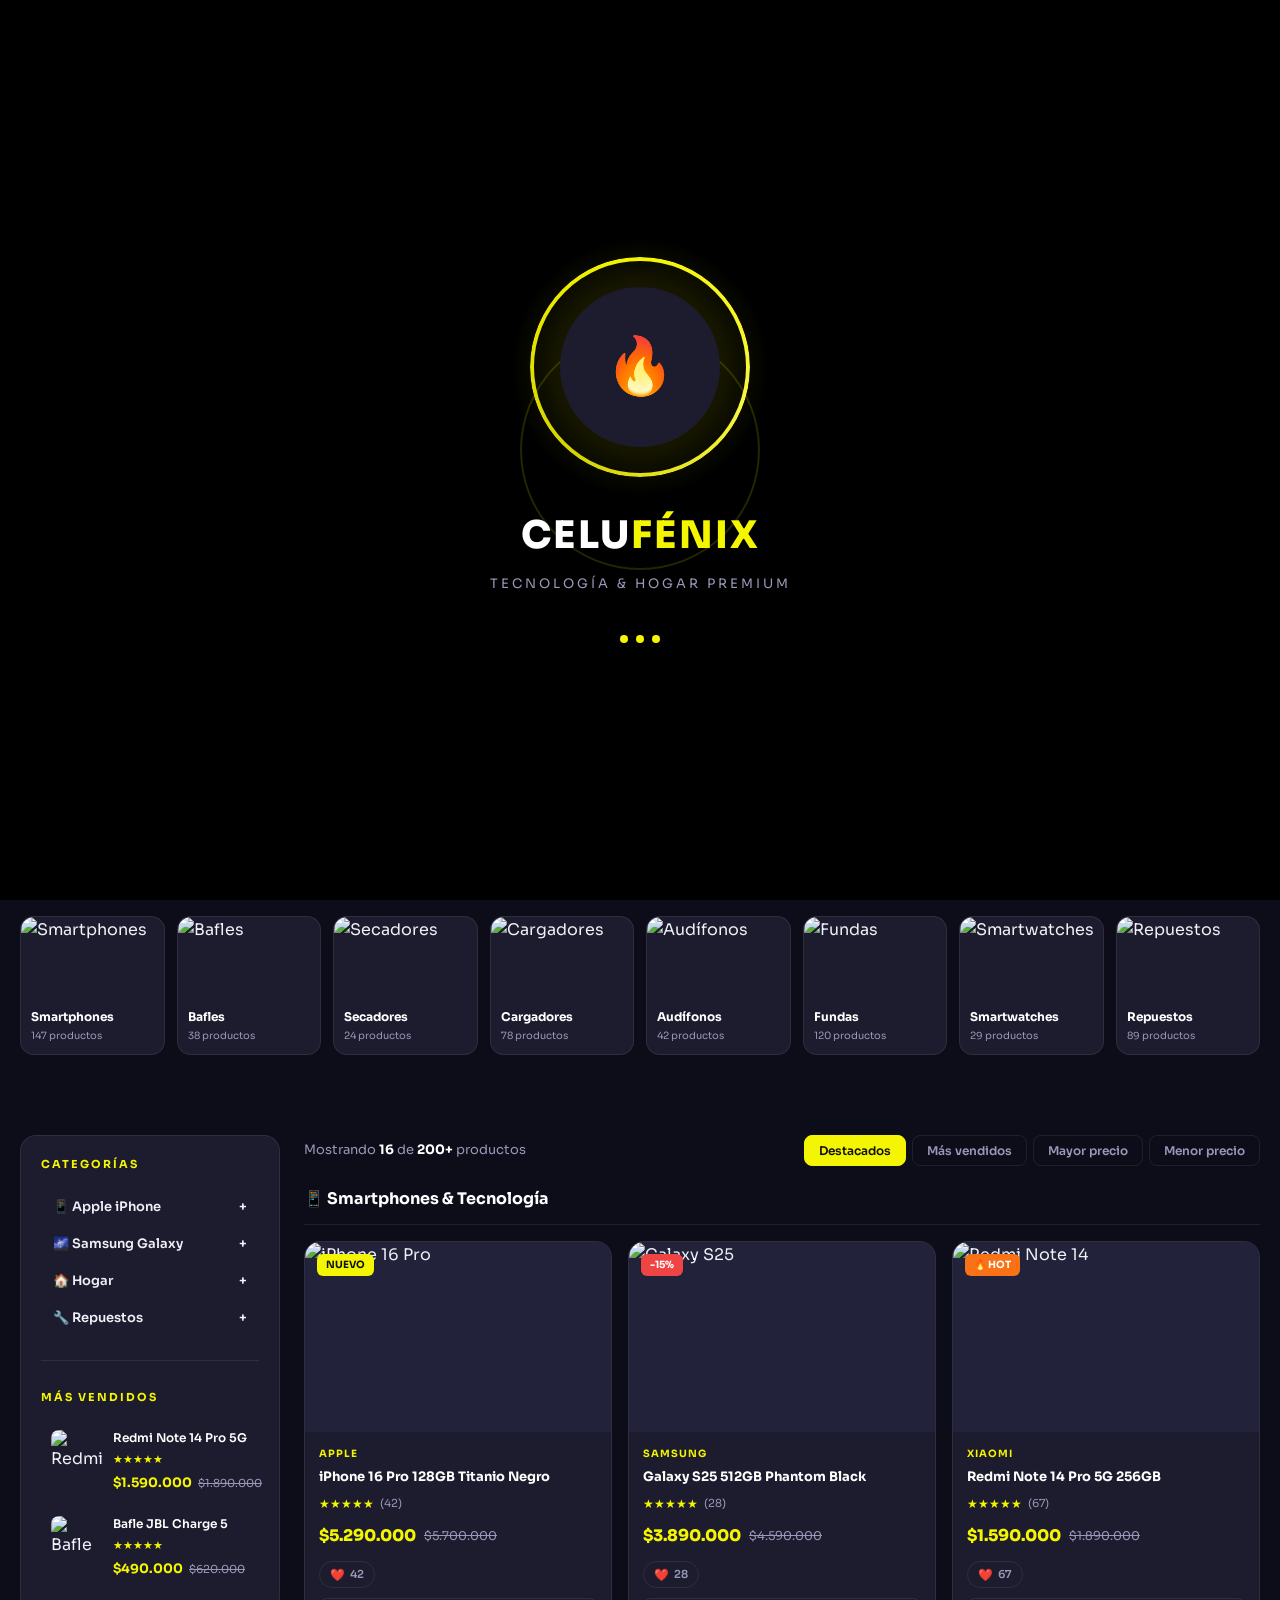
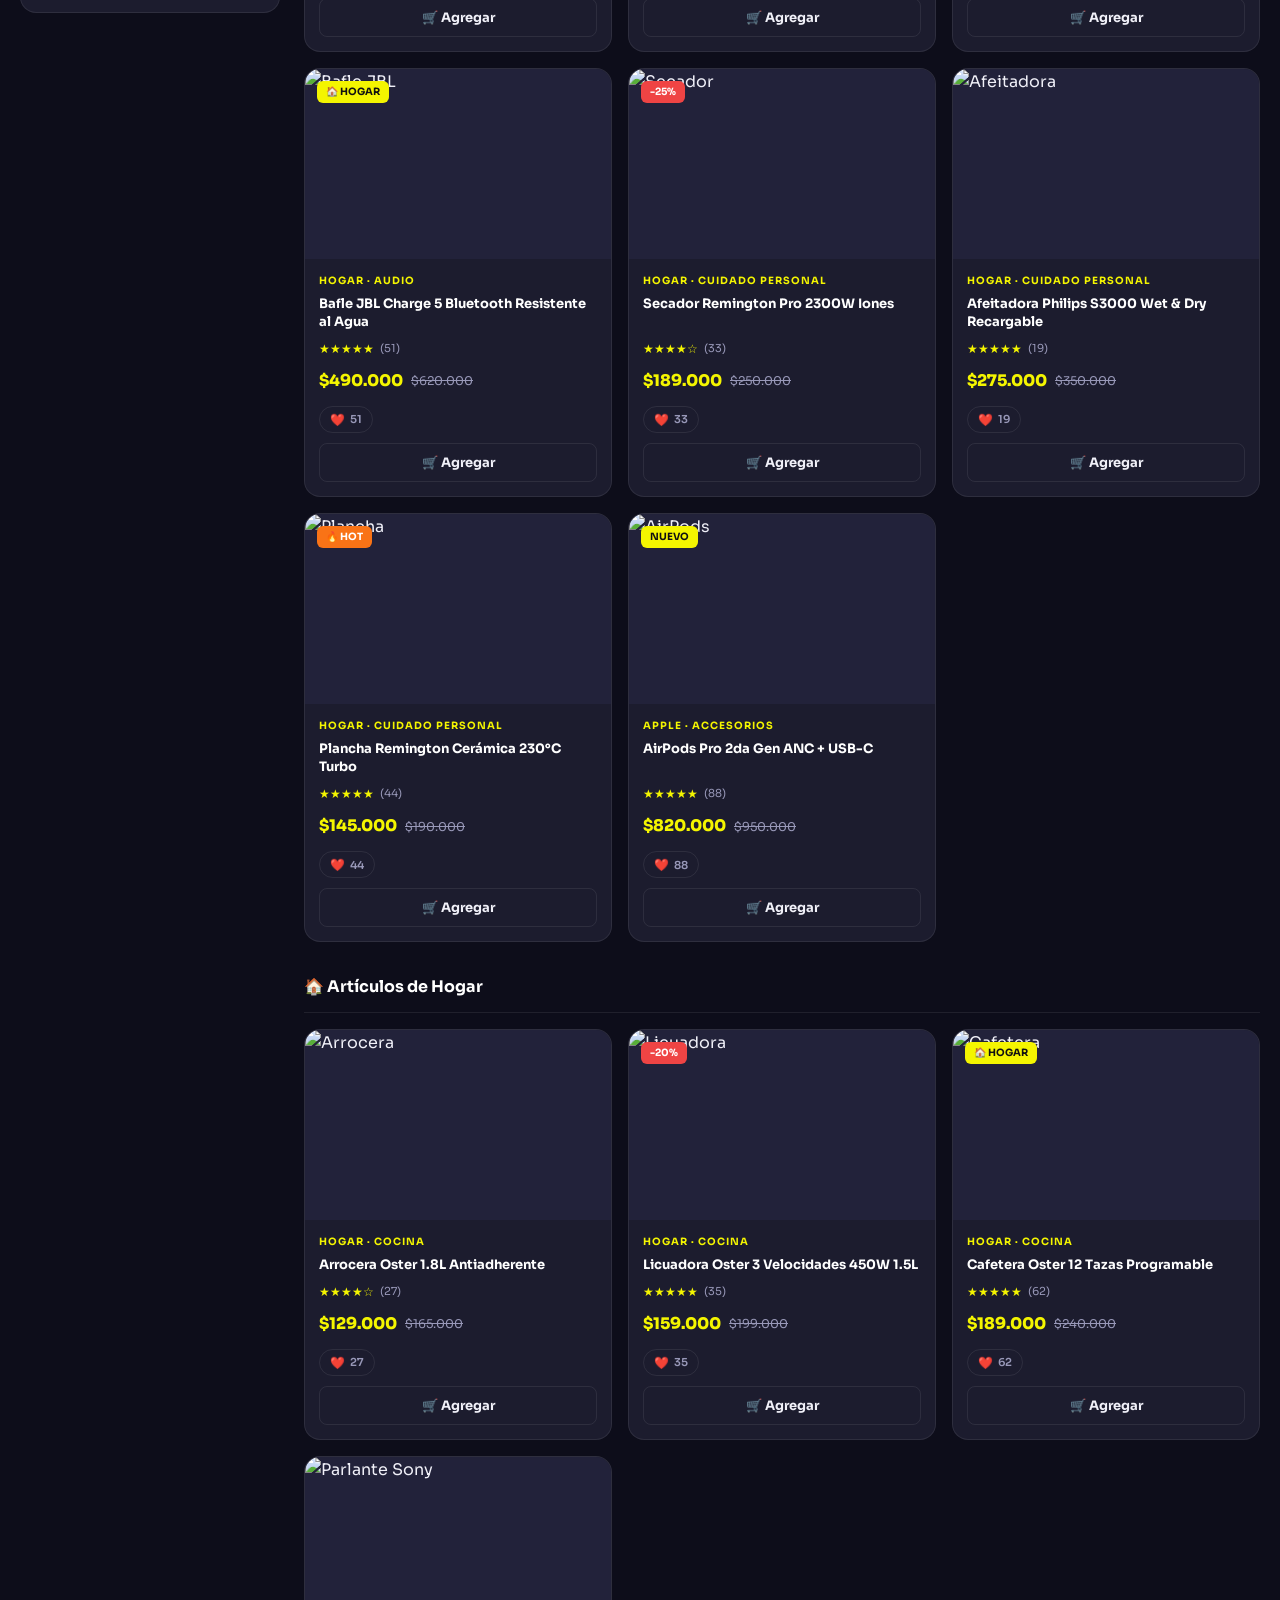
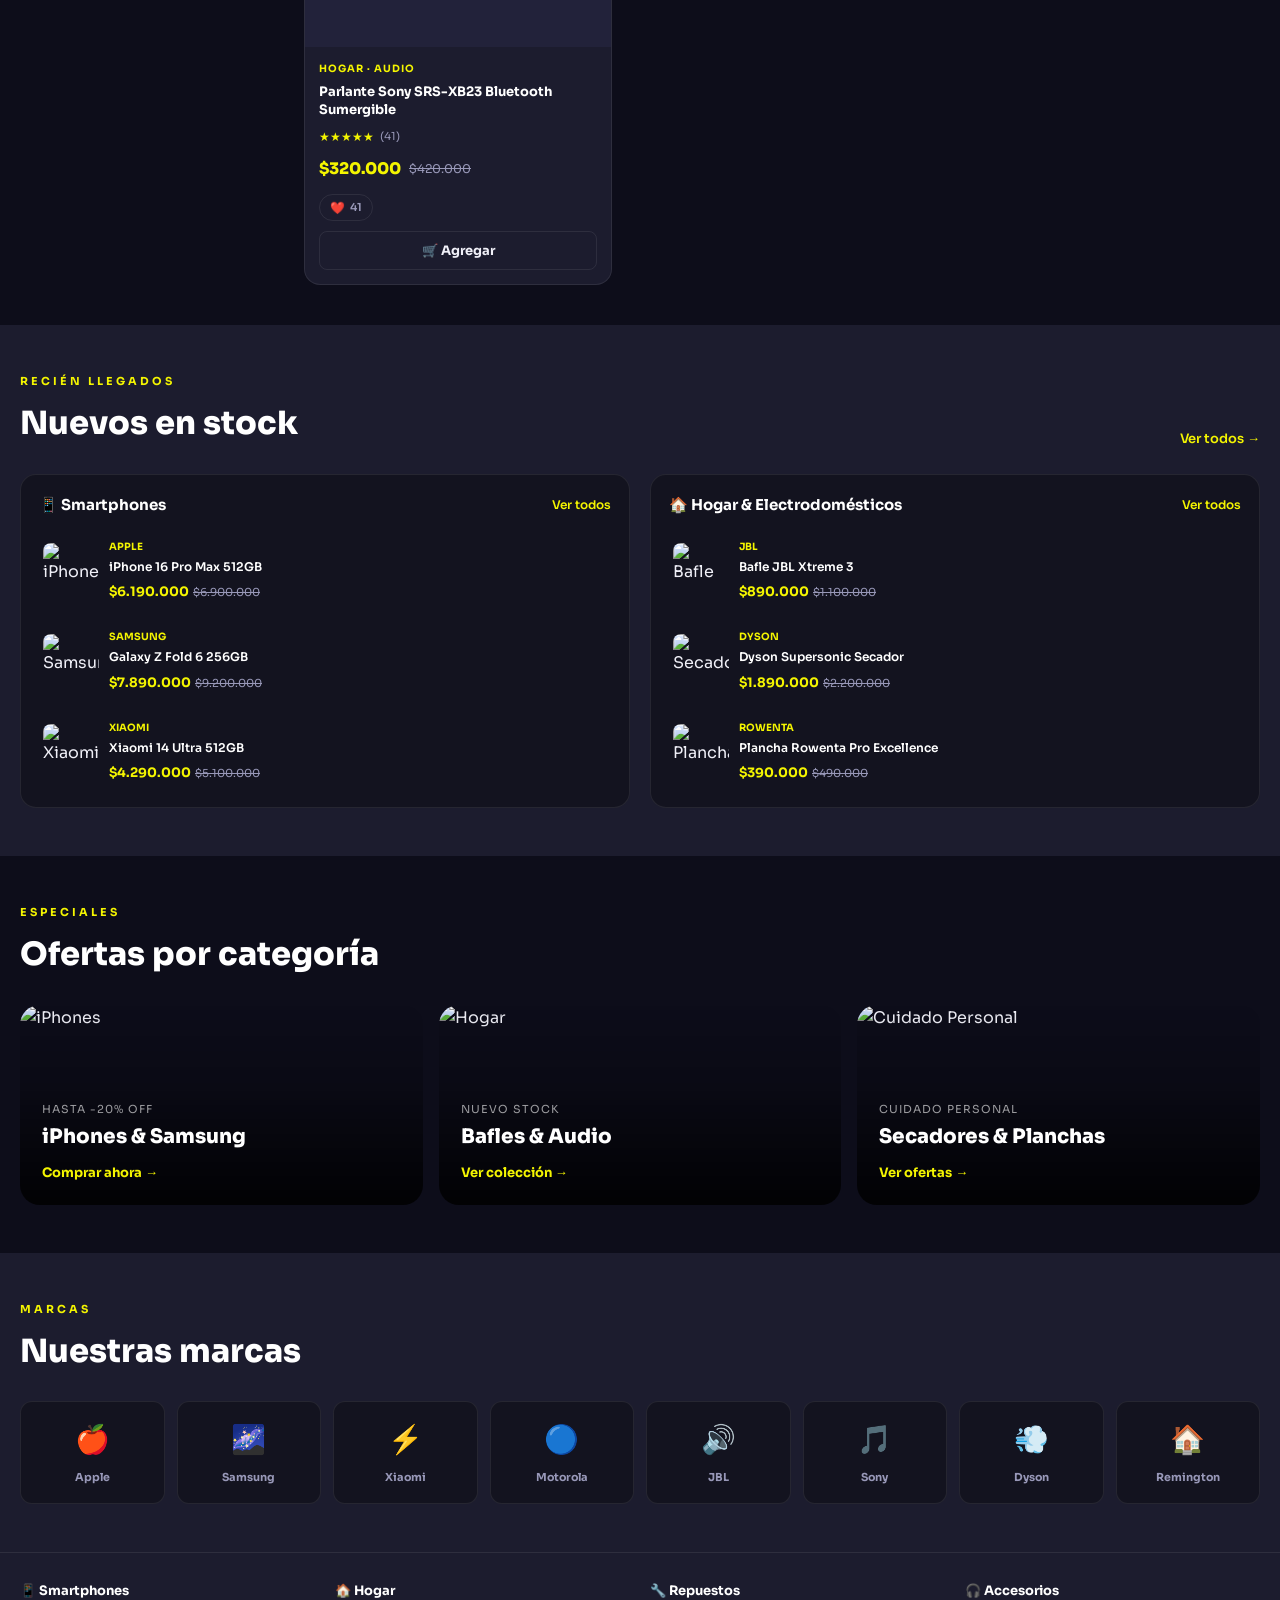
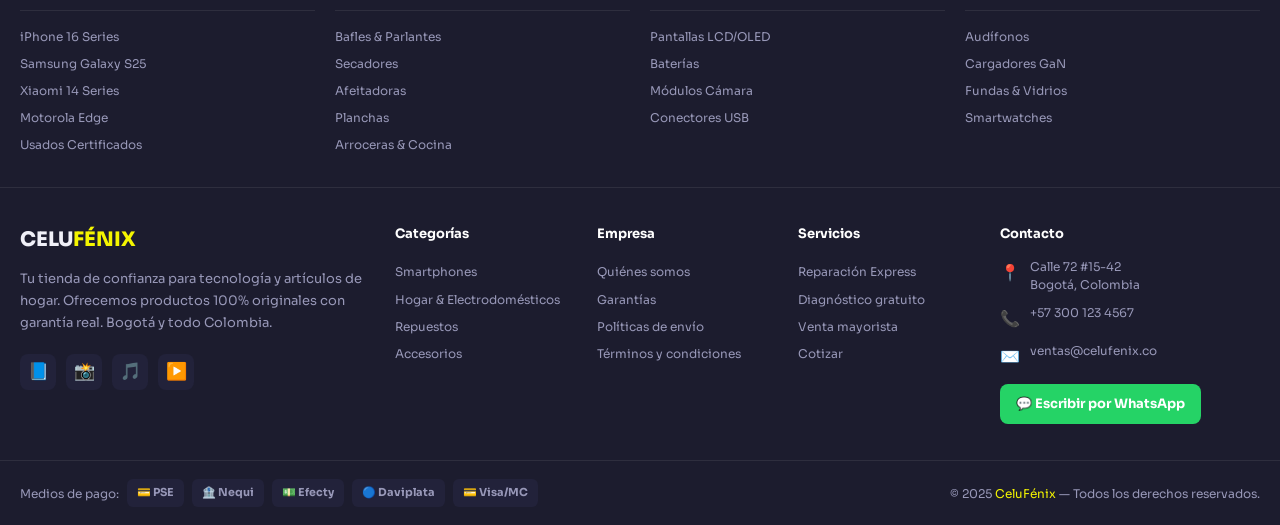
==== index (1).html @ 48facb7d "Add files via upload" ====
<!DOCTYPE html>
<html lang="es">
<head>
  <meta charset="UTF-8">
  <meta name="viewport" content="width=device-width, initial-scale=1.0">
  <title>CeluFénix — Tecnología & Hogar</title>
  <link rel="preconnect" href="https://fonts.googleapis.com">
  <link rel="preconnect" href="https://fonts.gstatic.com" crossorigin>
  <link href="https://fonts.googleapis.com/css2?family=Sora:wght@300;400;500;600;700;800&family=Space+Mono:wght@400;700&display=swap" rel="stylesheet">
  <style>
    :root {
      --primary: #f4f500;
      --primary-dark: #d4d400;
      --primary-light: #f7f840;
      --secondary: #0a0a14;
      --dark: #0d0d1a;
      --dark-2: #13131f;
      --dark-3: #1c1c2e;
      --surface: #22223a;
      --text: #f0f0f8;
      --text-muted: #9898b8;
      --border: rgba(255,255,255,0.08);
      --white: #ffffff;
      --success: #22c55e;
      --warning: #f59e0b;
      --radius: 12px;
      --shadow: 0 8px 32px rgba(0,0,0,0.45);
      --transition: 0.25s cubic-bezier(0.4,0,0.2,1);
    }

    *, *::before, *::after { box-sizing: border-box; margin: 0; padding: 0; }
    html { scroll-behavior: smooth; }
    body {
      font-family: 'Sora', sans-serif;
      background: var(--dark);
      color: var(--text);
      line-height: 1.6;
      overflow-x: hidden;
    }
    a { text-decoration: none; color: inherit; }
    ul { list-style: none; }
    img { max-width: 100%; display: block; object-fit: cover; }
    button { cursor: pointer; border: none; background: none; font-family: inherit; }

    ::-webkit-scrollbar { width: 6px; height: 6px; }
    ::-webkit-scrollbar-track { background: var(--dark-2); }
    ::-webkit-scrollbar-thumb { background: var(--primary); border-radius: 3px; }

    /* ========== INTRO SCREEN ========== */
    #introScreen {
      position: fixed; inset: 0; z-index: 99999;
      background: #000000;
      display: flex; flex-direction: column;
      align-items: center; justify-content: center;
      transition: opacity 0.7s ease, transform 0.7s ease;
    }
    #introScreen.hide {
      opacity: 0; pointer-events: none; transform: scale(1.05);
    }
    .intro-logo-wrap {
      position: relative;
      display: flex; align-items: center; justify-content: center;
      width: 220px; height: 220px;
      animation: introFadeIn 0.8s ease forwards;
    }
    @keyframes introFadeIn {
      from { opacity: 0; transform: scale(0.7); }
      to { opacity: 1; transform: scale(1); }
    }
    .intro-ring {
      position: absolute; inset: 0;
      border-radius: 50%;
      border: 4px solid transparent;
      background: conic-gradient(#f4f500 0%, #f7f840 30%, #d4d400 60%, #f4f500 100%) border-box;
      -webkit-mask: linear-gradient(#fff 0 0) padding-box, linear-gradient(#fff 0 0);
      -webkit-mask-composite: destination-out;
      mask-composite: exclude;
      animation: spinRing 2.5s linear infinite;
    }
    @keyframes spinRing {
      from { transform: rotate(0deg); }
      to { transform: rotate(360deg); }
    }
    .intro-ring-outer {
      position: absolute;
      width: 240px; height: 240px;
      border-radius: 50%;
      border: 2px solid rgba(244,245,0,0.15);
      animation: pulseOuter 2s ease-in-out infinite;
    }
    @keyframes pulseOuter {
      0%, 100% { transform: scale(1); opacity: 0.4; }
      50% { transform: scale(1.05); opacity: 1; }
    }
    .intro-glow {
      position: absolute; inset: -20px;
      border-radius: 50%;
      background: radial-gradient(circle, rgba(244,245,0,0.25) 0%, transparent 70%);
      animation: glowPulse 2s ease-in-out infinite;
    }
    @keyframes glowPulse {
      0%, 100% { opacity: 0.6; }
      50% { opacity: 1; }
    }
    .intro-logo-img {
      width: 160px; height: 160px;
      object-fit: contain; border-radius: 50%;
      position: relative; z-index: 2;
    }
    .intro-logo-fallback {
      width: 160px; height: 160px;
      border-radius: 50%;
      background: var(--dark-3);
      display: flex; align-items: center; justify-content: center;
      font-size: 56px; position: relative; z-index: 2;
    }
    .intro-brand-name {
      margin-top: 28px;
      font-size: clamp(26px, 6vw, 38px);
      font-weight: 800;
      color: var(--white);
      letter-spacing: 2px;
      text-align: center;
      animation: introFadeIn 0.8s ease 0.3s both;
    }
    .intro-brand-name em { color: var(--primary); font-style: normal; }
    .intro-tagline {
      font-size: 13px; color: var(--text-muted);
      margin-top: 8px; letter-spacing: 3px;
      text-transform: uppercase;
      animation: introFadeIn 0.8s ease 0.5s both;
    }
    .intro-dots {
      display: flex; gap: 8px; margin-top: 40px;
      animation: introFadeIn 0.8s ease 0.7s both;
    }
    .intro-dot {
      width: 8px; height: 8px; border-radius: 50%;
      background: var(--primary);
      animation: dotBounce 1.2s ease-in-out infinite;
    }
    .intro-dot:nth-child(2) { animation-delay: 0.2s; }
    .intro-dot:nth-child(3) { animation-delay: 0.4s; }
    @keyframes dotBounce {
      0%, 100% { transform: translateY(0); opacity: 0.4; }
      50% { transform: translateY(-10px); opacity: 1; }
    }

    /* ========== UTILITIES ========== */
    .container { max-width: 1300px; margin: 0 auto; padding: 0 20px; }
    .section-label {
      font-size: 11px; font-weight: 700; letter-spacing: 3px;
      text-transform: uppercase; color: var(--primary); margin-bottom: 8px;
    }
    .section-title { font-size: clamp(22px, 4vw, 32px); font-weight: 800; color: var(--white); }
    .btn {
      display: inline-flex; align-items: center; gap: 8px;
      padding: 12px 24px; border-radius: 8px; font-weight: 600;
      font-size: 14px; transition: var(--transition); cursor: pointer;
    }
    .btn-primary { background: var(--primary); color: #111; }
    .btn-primary:hover { background: var(--primary-dark); transform: translateY(-1px); }
    .btn-outline { background: transparent; color: var(--text); border: 1.5px solid var(--border); }
    .btn-outline:hover { border-color: var(--primary); color: var(--primary); }
    .has-scrollbar { overflow-x: auto; padding-bottom: 8px; }
    .has-scrollbar::-webkit-scrollbar { height: 4px; }

    /* ========== OVERLAY ========== */
    .overlay {
      position: fixed; inset: 0; background: rgba(0,0,0,0.75);
      z-index: 200; opacity: 0; pointer-events: none;
      transition: opacity var(--transition); backdrop-filter: blur(4px);
    }
    .overlay.active { opacity: 1; pointer-events: all; }

    /* ========== TOAST ========== */
    .notification-toast {
      position: fixed; bottom: 24px; left: 24px; z-index: 9999;
      background: var(--dark-3); border: 1px solid var(--border);
      border-left: 4px solid var(--success); border-radius: var(--radius);
      padding: 14px 18px; display: flex; align-items: center; gap: 14px;
      max-width: 320px; width: calc(100vw - 48px); box-shadow: var(--shadow);
      transform: translateX(-120%); transition: transform 0.4s cubic-bezier(0.34,1.56,0.64,1);
    }
    .notification-toast.show { transform: translateX(0); }
    .toast-img { width: 46px; height: 46px; border-radius: 8px; overflow: hidden; flex-shrink: 0; }
    .toast-img img { width: 100%; height: 100%; object-fit: cover; }
    .toast-message { font-size: 11px; color: var(--text-muted); }
    .toast-title { font-size: 13px; font-weight: 700; color: var(--white); margin: 2px 0; }
    .toast-meta { font-size: 11px; color: var(--success); }
    .toast-close { margin-left: auto; color: var(--text-muted); font-size: 18px; flex-shrink: 0; }
    .toast-close:hover { color: var(--white); }

    /* ========== LOGIN MODAL ========== */
    .modal-overlay {
      position: fixed; inset: 0; z-index: 10000; background: rgba(0,0,0,0.8);
      backdrop-filter: blur(6px); display: flex; align-items: center; justify-content: center;
      opacity: 0; pointer-events: none; transition: opacity 0.3s; padding: 16px;
    }
    .modal-overlay.active { opacity: 1; pointer-events: all; }
    .modal-box {
      background: var(--dark-2); border: 1px solid var(--border);
      border-radius: 20px; width: 100%; max-width: 420px; padding: 36px 32px;
      position: relative; transform: scale(0.9);
      transition: transform 0.3s cubic-bezier(0.34,1.56,0.64,1);
    }
    .modal-overlay.active .modal-box { transform: scale(1); }
    .modal-close {
      position: absolute; top: 16px; right: 16px;
      background: var(--surface); color: var(--text-muted);
      width: 32px; height: 32px; border-radius: 50%;
      display: flex; align-items: center; justify-content: center;
      font-size: 18px; transition: var(--transition);
    }
    .modal-close:hover { background: var(--primary); color: #111; }
    .modal-logo { text-align: center; margin-bottom: 28px; }
    .modal-logo .brand { font-size: 26px; font-weight: 800; }
    .modal-logo .brand em { color: var(--primary); font-style: normal; }
    .modal-logo p { font-size: 13px; color: var(--text-muted); margin-top: 4px; }
    .modal-tabs { display: flex; border-radius: 8px; background: var(--surface); padding: 4px; margin-bottom: 28px; }
    .modal-tab {
      flex: 1; padding: 9px; border-radius: 6px; font-size: 13px; font-weight: 600;
      color: var(--text-muted); transition: var(--transition); text-align: center;
    }
    .modal-tab.active { background: var(--primary); color: #111; }
    .modal-form { display: none; flex-direction: column; gap: 14px; }
    .modal-form.active { display: flex; }
    .form-group label { font-size: 12px; font-weight: 600; color: var(--text-muted); margin-bottom: 6px; display: block; }
    .form-group input {
      width: 100%; background: var(--surface); border: 1.5px solid var(--border);
      border-radius: 8px; padding: 12px 14px; color: var(--text);
      font-family: inherit; font-size: 14px; transition: var(--transition);
    }
    .form-group input:focus { outline: none; border-color: var(--primary); }
    .modal-submit {
      width: 100%; padding: 13px; background: var(--primary); color: #111;
      border-radius: 8px; font-weight: 700; font-size: 15px;
      transition: var(--transition); margin-top: 4px;
    }
    .modal-submit:hover { background: var(--primary-dark); }
    .modal-divider { text-align: center; color: var(--text-muted); font-size: 12px; margin: 4px 0; }
    .social-login { display: flex; gap: 10px; }
    .social-btn {
      flex: 1; padding: 10px; border: 1.5px solid var(--border);
      border-radius: 8px; font-size: 13px; font-weight: 600;
      color: var(--text); display: flex; align-items: center;
      justify-content: center; gap: 8px; transition: var(--transition);
    }
    .social-btn:hover { border-color: var(--primary); color: var(--primary); }

    /* ========== CART SIDEBAR ========== */
    .cart-sidebar {
      position: fixed; top: 0; right: -100vw; width: 420px; max-width: 100vw;
      height: 100vh; background: var(--dark-2); border-left: 1px solid var(--border);
      z-index: 10001; display: flex; flex-direction: column;
      transition: right 0.4s cubic-bezier(0.4,0,0.2,1);
      box-shadow: -8px 0 40px rgba(0,0,0,0.5);
    }
    .cart-sidebar.open { right: 0; }
    .cart-header {
      display: flex; align-items: center; justify-content: space-between;
      padding: 20px 24px; border-bottom: 1px solid var(--border);
      flex-shrink: 0;
    }
    .cart-header h2 { font-size: 18px; font-weight: 700; color: var(--white); }
    .cart-header-right { display: flex; align-items: center; gap: 12px; }
    .cart-count-badge {
      background: var(--primary); color: #111; font-size: 12px;
      font-weight: 700; padding: 2px 8px; border-radius: 20px;
    }
    .cart-close { color: var(--text-muted); font-size: 22px; transition: var(--transition); }
    .cart-close:hover { color: var(--white); }
    .cart-items {
      flex: 1; overflow-y: auto; padding: 16px;
      display: flex; flex-direction: column; gap: 12px;
    }
    .cart-empty {
      flex: 1; display: flex; flex-direction: column;
      align-items: center; justify-content: center; gap: 16px;
      color: var(--text-muted); text-align: center; padding: 40px 20px;
    }
    .cart-empty svg { opacity: 0.3; }
    .cart-item {
      display: flex; gap: 12px; align-items: flex-start;
      background: var(--dark-3); border-radius: 12px; padding: 12px;
      border: 1px solid var(--border);
    }
    .cart-item-img { width: 64px; height: 64px; border-radius: 8px; overflow: hidden; flex-shrink: 0; }
    .cart-item-img img { width: 100%; height: 100%; object-fit: cover; }
    .cart-item-info { flex: 1; min-width: 0; }
    .cart-item-category { font-size: 10px; color: var(--primary); font-weight: 700; text-transform: uppercase; letter-spacing: 1px; }
    .cart-item-title { font-size: 12px; font-weight: 600; color: var(--white); margin: 2px 0 6px; line-height: 1.4; }
    .cart-item-bottom { display: flex; align-items: center; justify-content: space-between; gap: 8px; flex-wrap: wrap; }
    .cart-item-price { font-size: 14px; font-weight: 700; color: var(--primary); }
    .qty-control { display: flex; align-items: center; gap: 6px; }
    .qty-btn {
      width: 26px; height: 26px; border-radius: 6px; background: var(--surface);
      color: var(--text); font-size: 15px; display: flex; align-items: center;
      justify-content: center; transition: var(--transition);
    }
    .qty-btn:hover { background: var(--primary); color: #111; }
    .qty-num { font-size: 13px; font-weight: 700; min-width: 18px; text-align: center; }
    .remove-item { color: var(--text-muted); font-size: 15px; transition: var(--transition); }
    .remove-item:hover { color: #ef4444; }
    .cart-footer { padding: 16px 20px; border-top: 1px solid var(--border); flex-shrink: 0; }
    .cart-subtotal { display: flex; justify-content: space-between; align-items: center; margin-bottom: 14px; }
    .cart-subtotal span { font-size: 14px; color: var(--text-muted); }
    .cart-subtotal strong { font-size: 20px; font-weight: 800; color: var(--white); }
    .checkout-btn {
      width: 100%; padding: 14px; background: var(--primary); color: #111;
      border-radius: 10px; font-size: 15px; font-weight: 700;
      transition: var(--transition); display: flex; align-items: center; justify-content: center; gap: 8px;
    }
    .checkout-btn:hover { background: var(--primary-dark); transform: translateY(-1px); }
    .cart-continue { width: 100%; padding: 10px; text-align: center; font-size: 13px; color: var(--text-muted); margin-top: 8px; transition: var(--transition); }
    .cart-continue:hover { color: var(--text); }

    /* ========== HEADER TOP ========== */
    .header-top { background: var(--dark-3); border-bottom: 1px solid var(--border); padding: 8px 0; }
    .header-top .container { display: flex; align-items: center; justify-content: space-between; gap: 16px; flex-wrap: wrap; }
    .social-links { display: flex; gap: 12px; }
    .social-link { color: var(--text-muted); font-size: 15px; transition: var(--transition); }
    .social-link:hover { color: var(--primary); }
    .header-ticker { font-size: 12px; color: var(--text-muted); display: flex; align-items: center; gap: 6px; }
    .header-ticker strong { color: var(--primary); }
    .header-contact { font-size: 12px; color: var(--text-muted); display: flex; align-items: center; gap: 6px; transition: var(--transition); }
    .header-contact:hover { color: var(--white); }

    /* ========== HEADER MAIN ========== */
    .header-main {
      background: rgba(19,19,31,0.97); padding: 14px 0;
      position: sticky; top: 0; z-index: 900;
      border-bottom: 1px solid var(--border);
      backdrop-filter: blur(20px);
    }
    .header-main .container { display: flex; align-items: center; gap: 20px; }
    .logo { display: flex; align-items: center; gap: 10px; flex-shrink: 0; }
    .logo-icon {
      width: 44px; height: 44px;
      border-radius: 10px; overflow: hidden;
      border: 2px solid var(--primary);
      display: flex; align-items: center; justify-content: center;
      background: var(--dark-3);
    }
    .logo-icon img { width: 100%; height: 100%; object-fit: cover; }
    .logo-icon-fallback {
      width: 44px; height: 44px; background: var(--primary);
      border-radius: 10px; display: flex; align-items: center; justify-content: center; font-size: 22px;
    }
    .logo-text .name { font-size: 18px; font-weight: 800; color: var(--white); line-height: 1; }
    .logo-text .name em { color: var(--primary); font-style: normal; }
    .logo-text .tagline { font-size: 10px; color: var(--text-muted); letter-spacing: 1px; }
    .search-wrapper { flex: 1; max-width: 600px; }
    .search-pills-row { display: flex; gap: 6px; margin-bottom: 8px; flex-wrap: wrap; }
    .s-pill {
      font-size: 11px; font-weight: 600; padding: 4px 12px;
      border-radius: 20px; border: 1px solid var(--border);
      color: var(--text-muted); transition: var(--transition); white-space: nowrap;
    }
    .s-pill.active, .s-pill:hover { background: var(--primary); border-color: var(--primary); color: #111; }
    .search-box {
      display: flex; background: var(--surface);
      border: 1.5px solid var(--border); border-radius: 10px;
      overflow: hidden; transition: border-color var(--transition);
    }
    .search-box:focus-within { border-color: var(--primary); }
    .search-input {
      flex: 1; background: none; border: none; padding: 11px 16px;
      color: var(--text); font-size: 13px; font-family: inherit; min-width: 0;
    }
    .search-input::placeholder { color: var(--text-muted); }
    .search-input:focus { outline: none; }
    .search-btn { padding: 0 18px; background: var(--primary); color: #111; font-size: 16px; display: flex; align-items: center; transition: var(--transition); }
    .search-btn:hover { background: var(--primary-dark); }
    .header-actions { display: flex; gap: 4px; flex-shrink: 0; }
    .action-btn {
      position: relative; width: 42px; height: 42px; border-radius: 10px;
      display: flex; align-items: center; justify-content: center;
      color: var(--text-muted); font-size: 20px; transition: var(--transition);
      background: var(--surface);
    }
    .action-btn:hover { color: var(--primary); background: var(--dark-3); }
    .action-btn .badge {
      position: absolute; top: 4px; right: 4px; background: var(--primary);
      color: #111; font-size: 10px; font-weight: 700;
      width: 16px; height: 16px; border-radius: 50%;
      display: none; align-items: center; justify-content: center;
    }

    /* ========== NAV ========== */
    .main-nav { background: var(--dark-3); border-bottom: 1px solid var(--border); }
    .nav-list { display: flex; align-items: center; gap: 0; overflow-x: auto; }
    .nav-list::-webkit-scrollbar { height: 0; }
    .nav-item { position: relative; flex-shrink: 0; }
    .nav-link {
      display: flex; align-items: center; gap: 6px;
      padding: 13px 16px; font-size: 13px; font-weight: 600;
      color: var(--text-muted); transition: var(--transition);
      border-bottom: 2px solid transparent; white-space: nowrap;
    }
    .nav-link:hover, .nav-link.active { color: var(--white); border-bottom-color: var(--primary); }
    .nav-link.hot { color: var(--primary); }
    .nav-dropdown {
      position: absolute; top: 100%; left: 0; min-width: 200px;
      background: var(--dark-2); border: 1px solid var(--border);
      border-radius: 12px; padding: 8px; z-index: 500;
      opacity: 0; pointer-events: none; transform: translateY(8px);
      transition: all 0.2s; box-shadow: var(--shadow);
    }
    .nav-item:hover .nav-dropdown { opacity: 1; pointer-events: all; transform: translateY(0); }
    .nav-dropdown.mega { min-width: 500px; display: grid; grid-template-columns: repeat(3,1fr); gap: 16px; padding: 20px; }
    .dropdown-col-title { font-size: 11px; font-weight: 700; color: var(--primary); text-transform: uppercase; letter-spacing: 1.5px; margin-bottom: 10px; }
    .dropdown-link { display: flex; align-items: center; gap: 8px; padding: 8px 10px; border-radius: 8px; font-size: 13px; color: var(--text-muted); transition: var(--transition); }
    .dropdown-link:hover { background: var(--surface); color: var(--white); }

    /* ========== GREETING ========== */
    .greeting-bar { background: linear-gradient(135deg, #1c1c2e, #22223a); border-bottom: 1px solid var(--border); padding: 12px 0; }
    .greeting-inner { display: flex; align-items: center; justify-content: space-between; gap: 16px; flex-wrap: wrap; }
    .greeting-left { display: flex; align-items: center; gap: 16px; }
    .greeting-avatar {
      width: 42px; height: 42px; background: var(--primary);
      border-radius: 50%; display: flex; align-items: center; justify-content: center;
      font-size: 20px; flex-shrink: 0;
    }
    .greeting-time { font-size: 14px; font-weight: 600; color: var(--white); }
    .greeting-msg { font-size: 12px; color: var(--text-muted); }
    .wa-btn {
      display: flex; align-items: center; gap: 8px; background: #25d366;
      color: white; padding: 9px 16px; border-radius: 8px; font-size: 13px;
      font-weight: 700; transition: var(--transition); white-space: nowrap;
    }
    .wa-btn:hover { background: #1da851; transform: translateY(-1px); }

    /* ========== HERO ========== */
    .hero-section { background: var(--dark-2); padding: 20px 0; }
    .hero-grid { display: grid; grid-template-columns: 1fr 320px; gap: 16px; }
    .hero-slider { position: relative; border-radius: 18px; overflow: hidden; height: 380px; }
    .hero-slide {
      position: absolute; inset: 0; opacity: 0; transition: opacity 0.7s ease;
      display: flex; align-items: flex-end;
    }
    .hero-slide.active { opacity: 1; }
    .hero-slide img { position: absolute; inset: 0; width: 100%; height: 100%; object-fit: cover; }
    .hero-overlay { position: absolute; inset: 0; background: linear-gradient(135deg, rgba(0,0,0,0.8) 0%, rgba(0,0,0,0.2) 60%, transparent 100%); }
    .hero-content { position: relative; z-index: 2; padding: 28px 32px; }
    .hero-badge {
      display: inline-block; background: var(--primary); color: #111;
      font-size: 11px; font-weight: 700; padding: 4px 12px;
      border-radius: 20px; margin-bottom: 10px; letter-spacing: 0.5px;
    }
    .hero-title { font-size: clamp(24px, 4vw, 36px); font-weight: 800; color: var(--white); line-height: 1.15; margin-bottom: 10px; }
    .hero-title span { color: var(--primary); }
    .hero-price { font-size: 15px; color: rgba(255,255,255,0.8); margin-bottom: 18px; }
    .hero-price strong { color: var(--primary); font-size: 20px; }
    .hero-price del { color: rgba(255,255,255,0.4); font-size: 13px; margin-left: 8px; }
    .hero-btns { display: flex; gap: 10px; flex-wrap: wrap; }
    .hero-btn-primary {
      background: var(--primary); color: #111; padding: 11px 24px;
      border-radius: 8px; font-weight: 700; font-size: 14px; transition: var(--transition);
    }
    .hero-btn-primary:hover { background: var(--primary-dark); transform: translateY(-1px); }
    .hero-btn-sec {
      background: rgba(255,255,255,0.1); color: white; padding: 11px 24px;
      border-radius: 8px; font-weight: 600; font-size: 14px;
      border: 1px solid rgba(255,255,255,0.2); transition: var(--transition); backdrop-filter: blur(10px);
    }
    .hero-btn-sec:hover { background: rgba(255,255,255,0.2); }
    .hero-dots { position: absolute; bottom: 16px; right: 20px; display: flex; gap: 8px; z-index: 3; }
    .hero-dot { width: 8px; height: 8px; border-radius: 50%; background: rgba(255,255,255,0.4); cursor: pointer; transition: var(--transition); }
    .hero-dot.active { background: var(--primary); width: 24px; border-radius: 4px; }
    .hero-side { display: flex; flex-direction: column; gap: 12px; }
    .side-card {
      position: relative; border-radius: 14px; overflow: hidden;
      flex: 1; min-height: 112px; cursor: pointer;
    }
    .side-card img { position: absolute; inset: 0; width: 100%; height: 100%; object-fit: cover; transition: transform 0.4s ease; }
    .side-card:hover img { transform: scale(1.05); }
    .side-card-overlay { position: absolute; inset: 0; background: linear-gradient(0deg, rgba(0,0,0,0.8) 0%, transparent 60%); }
    .side-card-content { position: absolute; bottom: 0; left: 0; right: 0; padding: 12px 14px; z-index: 2; }
    .side-card-tag { display: inline-block; background: var(--primary); color: #111; font-size: 10px; font-weight: 700; padding: 2px 8px; border-radius: 4px; margin-bottom: 4px; }
    .side-card-title { font-size: 12px; font-weight: 700; color: white; line-height: 1.3; }
    .side-card-price { font-size: 13px; font-weight: 700; color: var(--primary); margin-top: 2px; }

    /* ========== TRUST STRIP ========== */
    .trust-strip { padding: 24px 0; background: var(--dark-3); border-top: 1px solid var(--border); }
    .trust-grid { display: grid; grid-template-columns: repeat(5, 1fr); gap: 16px; }
    .trust-item { display: flex; align-items: center; gap: 12px; }
    .trust-icon-box {
      width: 44px; height: 44px; background: rgba(244,245,0,0.12);
      border: 1px solid rgba(244,245,0,0.25); border-radius: 10px;
      display: flex; align-items: center; justify-content: center;
      font-size: 20px; flex-shrink: 0;
    }
    .trust-text strong { display: block; font-size: 13px; font-weight: 700; color: var(--white); }
    .trust-text span { font-size: 11px; color: var(--text-muted); }

    /* ========== CATEGORIES ========== */
    .categories { padding: 40px 0; }
    .section-header { display: flex; align-items: flex-end; justify-content: space-between; margin-bottom: 24px; gap: 12px; flex-wrap: wrap; }
    .view-all { font-size: 13px; font-weight: 600; color: var(--primary); display: flex; align-items: center; gap: 4px; transition: var(--transition); }
    .view-all:hover { gap: 8px; }
    .cat-grid { display: grid; grid-template-columns: repeat(8, 1fr); gap: 12px; }
    .cat-card {
      background: var(--dark-3); border: 1px solid var(--border);
      border-radius: 14px; overflow: hidden; cursor: pointer; transition: var(--transition);
      display: flex; flex-direction: column;
    }
    .cat-card:hover { border-color: var(--primary); transform: translateY(-3px); box-shadow: 0 8px 24px rgba(244,245,0,0.1); }
    .cat-img { height: 80px; overflow: hidden; }
    .cat-img img { width: 100%; height: 100%; object-fit: cover; transition: transform 0.4s; }
    .cat-card:hover .cat-img img { transform: scale(1.08); }
    .cat-info { padding: 10px 10px; }
    .cat-name { font-size: 12px; font-weight: 700; color: var(--white); margin-bottom: 2px; }
    .cat-count { font-size: 10px; color: var(--text-muted); }

    /* ========== PRODUCTS ========== */
    .products-section { padding: 40px 0; }
    .products-layout { display: grid; grid-template-columns: 260px 1fr; gap: 24px; align-items: start; }

    /* Sidebar */
    .sidebar { background: var(--dark-3); border-radius: 16px; border: 1px solid var(--border); padding: 20px; position: sticky; top: 80px; }
    .sidebar-heading { font-size: 11px; font-weight: 700; text-transform: uppercase; letter-spacing: 2px; color: var(--primary); margin-bottom: 14px; }
    .sidebar-acc-btn {
      width: 100%; text-align: left; display: flex; justify-content: space-between;
      align-items: center; padding: 10px 12px; border-radius: 8px;
      font-size: 13px; font-weight: 600; color: var(--text);
      transition: var(--transition); background: transparent;
    }
    .sidebar-acc-btn:hover, .sidebar-acc-btn.open { background: var(--surface); color: var(--primary); }
    .sidebar-submenu { display: none; padding: 4px 0 8px 8px; }
    .sidebar-submenu.open { display: block; }
    .sidebar-sub-link {
      display: flex; justify-content: space-between; align-items: center;
      padding: 7px 12px; border-radius: 6px; font-size: 12px; color: var(--text-muted);
      transition: var(--transition);
    }
    .sidebar-sub-link:hover { background: var(--surface); color: var(--white); }
    .stock-badge { background: rgba(244,245,0,0.15); color: var(--primary); font-size: 10px; font-weight: 700; padding: 2px 7px; border-radius: 4px; }
    .sidebar-bestsellers { margin-top: 24px; border-top: 1px solid var(--border); padding-top: 20px; }
    .best-item { display: flex; gap: 10px; padding: 10px; border-radius: 10px; transition: var(--transition); margin-bottom: 2px; }
    .best-item:hover { background: var(--surface); }
    .best-img { width: 52px; height: 52px; border-radius: 8px; overflow: hidden; flex-shrink: 0; }
    .best-img img { width: 100%; height: 100%; object-fit: cover; }
    .best-info { flex: 1; }
    .best-title { font-size: 12px; font-weight: 600; color: var(--white); line-height: 1.4; margin-bottom: 4px; }
    .best-stars { color: var(--primary); font-size: 11px; }
    .best-price { font-size: 13px; font-weight: 700; color: var(--primary); }
    .best-old { font-size: 11px; color: var(--text-muted); text-decoration: line-through; margin-left: 6px; }

    /* Product grid */
    .products-toolbar { display: flex; align-items: center; justify-content: space-between; margin-bottom: 20px; gap: 12px; flex-wrap: wrap; }
    .toolbar-left { font-size: 13px; color: var(--text-muted); }
    .toolbar-left strong { color: var(--white); }
    .toolbar-filters { display: flex; gap: 6px; flex-wrap: wrap; }
    .filter-btn { padding: 7px 14px; border-radius: 8px; font-size: 12px; font-weight: 600; color: var(--text-muted); border: 1px solid var(--border); transition: var(--transition); }
    .filter-btn.active, .filter-btn:hover { background: var(--primary); color: #111; border-color: var(--primary); }
    .featured-title { font-size: 16px; font-weight: 700; color: var(--white); margin-bottom: 16px; padding-bottom: 12px; border-bottom: 1px solid var(--border); }
    .product-grid { display: grid; grid-template-columns: repeat(3, 1fr); gap: 16px; }
    .product-card {
      background: var(--dark-3); border: 1px solid var(--border);
      border-radius: 16px; overflow: hidden; position: relative;
      transition: var(--transition); display: flex; flex-direction: column;
    }
    .product-card:hover { border-color: rgba(244,245,0,0.3); transform: translateY(-4px); box-shadow: 0 12px 32px rgba(0,0,0,0.4); }
    .card-badge {
      position: absolute; top: 12px; left: 12px; z-index: 3;
      font-size: 10px; font-weight: 700; padding: 3px 9px; border-radius: 6px;
    }
    .card-badge.new { background: var(--primary); color: #111; }
    .card-badge.offer { background: #ef4444; color: white; }
    .card-badge.hot { background: #f97316; color: white; }
    .card-img { height: 190px; overflow: hidden; position: relative; background: var(--surface); }
    .card-img img { width: 100%; height: 100%; object-fit: cover; transition: transform 0.4s ease; }
    .product-card:hover .card-img img { transform: scale(1.06); }
    .card-actions {
      position: absolute; top: 10px; right: 10px; z-index: 4;
      display: flex; flex-direction: column; gap: 6px;
      opacity: 0; transition: var(--transition); transform: translateX(8px);
    }
    .product-card:hover .card-actions { opacity: 1; transform: translateX(0); }
    .card-action-btn {
      width: 34px; height: 34px; border-radius: 8px;
      background: rgba(19,19,31,0.9); color: var(--text-muted);
      display: flex; align-items: center; justify-content: center;
      font-size: 15px; transition: var(--transition); backdrop-filter: blur(8px);
      border: 1px solid var(--border);
    }
    .card-action-btn:hover { background: var(--primary); color: #111; border-color: var(--primary); }
    .card-action-btn.wishlisted { background: #ef4444; color: white; border-color: #ef4444; }
    .card-body { padding: 14px; flex: 1; display: flex; flex-direction: column; }
    .card-category { font-size: 10px; color: var(--primary); font-weight: 700; text-transform: uppercase; letter-spacing: 1px; margin-bottom: 6px; }
    .card-title { font-size: 13px; font-weight: 700; color: var(--white); line-height: 1.4; margin-bottom: 8px; flex: 1; }
    .card-stars { display: flex; align-items: center; gap: 2px; margin-bottom: 10px; font-size: 12px; color: var(--primary); }
    .card-stars span:last-child { color: var(--text-muted); font-size: 11px; margin-left: 4px; }
    .card-price-row { display: flex; align-items: center; gap: 8px; margin-bottom: 12px; flex-wrap: wrap; }
    .card-price { font-size: 16px; font-weight: 800; color: var(--primary); }
    .card-old { font-size: 12px; color: var(--text-muted); text-decoration: line-through; }
    .card-likes { display: flex; align-items: center; gap: 6px; margin-bottom: 10px; }
    .like-btn {
      display: flex; align-items: center; gap: 5px; padding: 5px 10px;
      border-radius: 20px; border: 1px solid var(--border);
      font-size: 12px; font-weight: 600; color: var(--text-muted);
      transition: var(--transition); background: transparent;
    }
    .like-btn:hover { border-color: #ef4444; color: #ef4444; }
    .like-btn.liked { background: rgba(239,68,68,0.15); border-color: #ef4444; color: #ef4444; }
    .like-count { font-size: 11px; }
    .add-btn {
      width: 100%; padding: 10px 14px;
      background: transparent; border: 1.5px solid var(--border);
      border-radius: 8px; font-size: 13px; font-weight: 700; color: var(--text);
      transition: var(--transition); display: flex; align-items: center; justify-content: center; gap: 6px;
    }
    .add-btn:hover { background: var(--primary); color: #111; border-color: var(--primary); }
    .add-btn.added { background: var(--success); color: white; border-color: var(--success); }

    /* ========== NEW ARRIVALS ========== */
    .new-arrivals { padding: 48px 0; background: var(--dark-3); }
    .arrivals-grid { display: grid; grid-template-columns: repeat(2, 1fr); gap: 20px; }
    .arrival-panel { background: var(--dark-2); border-radius: 16px; border: 1px solid var(--border); overflow: hidden; }
    .arrival-panel-head { padding: 18px 18px 0; display: flex; justify-content: space-between; align-items: center; }
    .arrival-panel-head h3 { font-size: 15px; font-weight: 700; color: var(--white); }
    .arrival-list { padding: 14px; display: flex; flex-direction: column; gap: 10px; }
    .arrival-item { display: flex; gap: 10px; align-items: center; padding: 8px; border-radius: 10px; transition: var(--transition); }
    .arrival-item:hover { background: var(--surface); }
    .arrival-img { width: 56px; height: 56px; border-radius: 8px; overflow: hidden; flex-shrink: 0; }
    .arrival-img img { width: 100%; height: 100%; object-fit: cover; }
    .arrival-info { flex: 1; }
    .arrival-brand { font-size: 10px; color: var(--primary); font-weight: 700; text-transform: uppercase; }
    .arrival-name { font-size: 12px; font-weight: 600; color: var(--white); margin: 2px 0; }
    .arrival-price { font-size: 13px; font-weight: 700; color: var(--primary); }
    .arrival-old { font-size: 11px; color: var(--text-muted); text-decoration: line-through; }

    /* ========== PROMO SECTION ========== */
    .promo-section { padding: 48px 0; }
    .promo-grid { display: grid; grid-template-columns: repeat(3,1fr); gap: 16px; }
    .promo-card {
      border-radius: 20px; overflow: hidden; position: relative; min-height: 200px;
      display: flex; flex-direction: column; justify-content: flex-end; cursor: pointer;
    }
    .promo-card img { position: absolute; inset: 0; width: 100%; height: 100%; object-fit: cover; transition: transform 0.4s ease; }
    .promo-card:hover img { transform: scale(1.05); }
    .promo-card-overlay { position: absolute; inset: 0; background: linear-gradient(0deg, rgba(0,0,0,0.85) 0%, rgba(0,0,0,0.2) 60%, transparent 100%); }
    .promo-card-content { position: relative; z-index: 2; padding: 20px 22px; }
    .promo-sub { font-size: 11px; color: rgba(255,255,255,0.6); text-transform: uppercase; letter-spacing: 1px; }
    .promo-title { font-size: 20px; font-weight: 800; color: white; line-height: 1.2; margin: 6px 0 10px; }
    .promo-link { display: inline-flex; align-items: center; gap: 6px; font-size: 13px; font-weight: 700; color: var(--primary); transition: var(--transition); }
    .promo-link:hover { gap: 10px; }

    /* ========== BRANDS ========== */
    .brands-section { padding: 48px 0; background: var(--dark-3); }
    .brand-logos-grid { display: grid; grid-template-columns: repeat(8, 1fr); gap: 12px; margin-top: 24px; }
    .brand-logo-card {
      background: var(--dark-2); border: 1px solid var(--border);
      border-radius: 12px; padding: 16px 10px; text-align: center;
      transition: var(--transition); cursor: pointer;
    }
    .brand-logo-card:hover { border-color: var(--primary); transform: translateY(-3px); box-shadow: 0 6px 20px rgba(244,245,0,0.1); }
    .brand-logo-icon { font-size: 28px; margin-bottom: 6px; }
    .brand-logo-name { font-size: 11px; font-weight: 700; color: var(--text-muted); }

    /* ========== FOOTER ========== */
    footer { background: var(--dark-3); border-top: 1px solid var(--border); }
    .footer-cats { padding: 28px 0; border-bottom: 1px solid var(--border); }
    .footer-cats .container { display: grid; grid-template-columns: repeat(4,1fr); gap: 20px; }
    .footer-cat-box h3 { font-size: 13px; font-weight: 700; color: var(--white); margin-bottom: 12px; padding-bottom: 8px; border-bottom: 1px solid var(--border); }
    .footer-cat-link { display: block; font-size: 12px; color: var(--text-muted); padding: 4px 0; transition: var(--transition); }
    .footer-cat-link:hover { color: var(--primary); padding-left: 4px; }
    .footer-main { padding: 36px 0; border-bottom: 1px solid var(--border); }
    .footer-main .container { display: grid; grid-template-columns: 2fr 1fr 1fr 1fr 1.5fr; gap: 28px; }
    .footer-brand .name { font-size: 20px; font-weight: 800; }
    .footer-brand .name em { color: var(--primary); font-style: normal; }
    .footer-brand p { font-size: 13px; color: var(--text-muted); margin: 12px 0 20px; line-height: 1.7; }
    .footer-socials { display: flex; gap: 10px; }
    .footer-social {
      width: 36px; height: 36px; border-radius: 8px;
      background: var(--surface); display: flex; align-items: center;
      justify-content: center; font-size: 17px; color: var(--text-muted);
      transition: var(--transition);
    }
    .footer-social:hover { background: var(--primary); color: #111; }
    .footer-col h4 { font-size: 13px; font-weight: 700; color: var(--white); margin-bottom: 14px; }
    .footer-link { display: block; font-size: 12px; color: var(--text-muted); padding: 4px 0; transition: var(--transition); }
    .footer-link:hover { color: var(--white); }
    .footer-contact-item { display: flex; align-items: flex-start; gap: 10px; margin-bottom: 10px; }
    .footer-contact-icon { color: var(--primary); font-size: 16px; flex-shrink: 0; margin-top: 2px; }
    .footer-contact-text { font-size: 12px; color: var(--text-muted); line-height: 1.5; }
    .wa-btn-footer {
      display: flex; align-items: center; gap: 8px; background: #25d366;
      color: white; padding: 10px 16px; border-radius: 8px; font-size: 13px;
      font-weight: 700; margin-top: 14px; transition: var(--transition); width: fit-content;
    }
    .wa-btn-footer:hover { background: #1da851; }
    .footer-bottom { padding: 18px 0; }
    .footer-bottom .container { display: flex; align-items: center; justify-content: space-between; flex-wrap: wrap; gap: 14px; }
    .payment-row { display: flex; align-items: center; gap: 8px; flex-wrap: wrap; }
    .payment-label { font-size: 12px; color: var(--text-muted); }
    .pay-badge { background: var(--surface); padding: 5px 10px; border-radius: 6px; font-size: 11px; font-weight: 700; color: var(--text-muted); }
    .copyright { font-size: 12px; color: var(--text-muted); }
    .copyright a { color: var(--primary); }

    /* ========== MOBILE MENU ========== */
    .mobile-menu {
      position: fixed; inset: 0; z-index: 9999;
      background: var(--dark-2); transform: translateX(-100%);
      transition: transform 0.35s cubic-bezier(0.4,0,0.2,1);
      overflow-y: auto; display: flex; flex-direction: column;
    }
    .mobile-menu.open { transform: translateX(0); }
    .mobile-menu-head {
      display: flex; align-items: center; justify-content: space-between;
      padding: 18px 20px; border-bottom: 1px solid var(--border); flex-shrink: 0;
    }
    .mobile-menu-logo { font-size: 18px; font-weight: 800; }
    .mobile-menu-logo em { color: var(--primary); font-style: normal; }
    .mobile-close { font-size: 24px; color: var(--text-muted); transition: var(--transition); }
    .mobile-close:hover { color: var(--white); }
    .mobile-nav-list { padding: 10px; flex: 1; }
    .mobile-nav-item { border-bottom: 1px solid var(--border); }
    .mobile-nav-link {
      display: flex; align-items: center; justify-content: space-between;
      padding: 14px 12px; font-size: 15px; font-weight: 600; color: var(--text);
      transition: var(--transition); width: 100%;
    }
    .mobile-nav-link:hover { color: var(--primary); }
    .mobile-submenu { display: none; padding: 0 12px 10px; }
    .mobile-submenu.open { display: block; }
    .mobile-sub-link { display: block; padding: 8px 12px; font-size: 14px; color: var(--text-muted); border-radius: 6px; transition: var(--transition); }
    .mobile-sub-link:hover { background: var(--surface); color: var(--white); }
    .mobile-menu-footer { padding: 18px; border-top: 1px solid var(--border); flex-shrink: 0; }
    .mobile-menu-footer a { display: flex; align-items: center; gap: 8px; font-size: 14px; margin-bottom: 12px; color: var(--text-muted); }
    .mobile-menu-footer a:hover { color: var(--white); }

    /* ========== BOTTOM NAV ========== */
    .bottom-nav {
      display: none; position: fixed; bottom: 0; left: 0; right: 0; z-index: 800;
      background: var(--dark-2); border-top: 1px solid var(--border);
      padding: 6px 0 env(safe-area-inset-bottom);
    }
    .bottom-nav-inner { display: flex; }
    .bottom-nav-btn {
      flex: 1; display: flex; flex-direction: column; align-items: center;
      gap: 3px; padding: 8px 4px; color: var(--text-muted); font-size: 10px;
      font-weight: 600; transition: var(--transition); position: relative;
    }
    .bottom-nav-btn svg { width: 22px; height: 22px; }
    .bottom-nav-btn.active, .bottom-nav-btn:hover { color: var(--primary); }
    .bottom-badge {
      position: absolute; top: 5px; right: calc(50% - 22px);
      background: var(--primary); color: #111; font-size: 9px; font-weight: 700;
      width: 14px; height: 14px; border-radius: 50%;
      display: none; align-items: center; justify-content: center;
    }

    /* ========== RESPONSIVE ========== */
    @media (max-width: 1200px) {
      .brand-logos-grid { grid-template-columns: repeat(4,1fr); }
      .cat-grid { grid-template-columns: repeat(4,1fr); }
      .footer-main .container { grid-template-columns: 1fr 1fr 1fr; }
      .product-grid { grid-template-columns: repeat(2,1fr); }
    }
    @media (max-width: 1024px) {
      .hero-grid { grid-template-columns: 1fr; }
      .hero-side { flex-direction: row; }
      .side-card { min-height: 150px; }
      .products-layout { grid-template-columns: 1fr; }
      .sidebar { position: static; display: none; }
      .trust-grid { grid-template-columns: repeat(3, 1fr); }
      .arrivals-grid { grid-template-columns: 1fr; }
      .promo-grid { grid-template-columns: repeat(2,1fr); }
      .footer-cats .container { grid-template-columns: repeat(2,1fr); }
      .nav-dropdown.mega { min-width: 400px; grid-template-columns: repeat(2,1fr); }
    }
    @media (max-width: 768px) {
      .header-top { display: none; }
      .search-wrapper { display: none; }
      .logo-text .tagline { display: none; }
      .main-nav { display: none; }
      .bottom-nav { display: block; }
      body { padding-bottom: 72px; }
      .hero-slider { height: 280px; }
      .hero-content { padding: 20px 20px; }
      .hero-grid { gap: 12px; }
      .hero-side { flex-direction: row; gap: 10px; }
      .side-card { min-height: 110px; }
      .trust-grid { grid-template-columns: repeat(2,1fr); gap: 12px; }
      .cat-grid { grid-template-columns: repeat(4,1fr); gap: 8px; }
      .cat-img { height: 60px; }
      .product-grid { grid-template-columns: repeat(2,1fr); gap: 12px; }
      .card-img { height: 160px; }
      .promo-grid { grid-template-columns: 1fr; }
      .brand-logos-grid { grid-template-columns: repeat(4,1fr); }
      .footer-main .container { grid-template-columns: 1fr 1fr; }
      .footer-cats .container { grid-template-columns: repeat(2,1fr); }
      .greeting-inner { flex-direction: column; align-items: flex-start; gap: 10px; }
      .cart-sidebar { width: 100vw; right: -100vw; }
      .arrivals-grid { grid-template-columns: 1fr; }
      .action-btn { width: 38px; height: 38px; font-size: 18px; }
    }
    @media (max-width: 480px) {
      .cat-grid { grid-template-columns: repeat(3,1fr); }
      .product-grid { grid-template-columns: 1fr 1fr; gap: 10px; }
      .footer-main .container { grid-template-columns: 1fr; }
      .trust-grid { grid-template-columns: 1fr 1fr; }
      .promo-grid { grid-template-columns: 1fr; }
      .hero-slider { height: 240px; }
      .hero-title { font-size: 20px; }
      .hero-side { display: none; }
      .card-img { height: 140px; }
      .footer-cats .container { grid-template-columns: 1fr 1fr; }
    }
    @media (max-width: 360px) {
      .product-grid { grid-template-columns: 1fr; }
      .cat-grid { grid-template-columns: repeat(2,1fr); }
    }
  </style>
</head>
<body>

<!-- ========== INTRO SCREEN ========== -->
<div id="introScreen">
  <div class="intro-ring-outer"></div>
  <div class="intro-logo-wrap">
    <div class="intro-glow"></div>
    <div class="intro-ring"></div>
    <img src="img/logo.webp" class="intro-logo-img" alt="CeluFénix Logo" onerror="this.style.display='none';document.getElementById('introLogoFallback').style.display='flex'">
    <div class="intro-logo-fallback" id="introLogoFallback" style="display:none">🔥</div>
  </div>
  <div class="intro-brand-name">CELU<em>FÉNIX</em></div>
  <p class="intro-tagline">Tecnología & Hogar Premium</p>
  <div class="intro-dots">
    <div class="intro-dot"></div>
    <div class="intro-dot"></div>
    <div class="intro-dot"></div>
  </div>
</div>

<!-- ========== TOAST ========== -->
<div class="notification-toast" id="toast">
  <div class="toast-img">
    <img src="https://images.unsplash.com/photo-1510557880182-3d4d3cba35a5?w=100&h=100&fit=crop" alt="iPhone">
  </div>
  <div class="toast-detail">
    <p class="toast-message">Alguien acaba de comprar</p>
    <p class="toast-title">iPhone 16 Pro Max 256GB</p>
    <p class="toast-meta">hace 2 min · Bogotá, CO</p>
  </div>
  <button class="toast-close" id="toastClose">✕</button>
</div>

<!-- ========== OVERLAY ========== -->
<div class="overlay" id="overlay"></div>

<!-- ========== LOGIN MODAL ========== -->
<div class="modal-overlay" id="loginModal">
  <div class="modal-box">
    <button class="modal-close" id="modalClose">✕</button>
    <div class="modal-logo">
      <div class="brand">CELU<em>FÉNIX</em></div>
      <p>Tu tienda de tecnología de confianza</p>
    </div>
    <div class="modal-tabs">
      <button class="modal-tab active" data-tab="login">Iniciar sesión</button>
      <button class="modal-tab" data-tab="register">Crear cuenta</button>
    </div>
    <div class="modal-form active" id="loginForm">
      <div class="form-group"><label>Correo electrónico</label><input type="email" placeholder="tu@correo.com"></div>
      <div class="form-group"><label>Contraseña</label><input type="password" placeholder="••••••••"></div>
      <button class="modal-submit" onclick="handleLogin()">Iniciar sesión</button>
      <div class="modal-divider">— o continúa con —</div>
      <div class="social-login">
        <button class="social-btn">🌐 Google</button>
        <button class="social-btn">📘 Facebook</button>
      </div>
    </div>
    <div class="modal-form" id="registerForm">
      <div class="form-group"><label>Nombre completo</label><input type="text" placeholder="Tu nombre"></div>
      <div class="form-group"><label>Correo electrónico</label><input type="email" placeholder="tu@correo.com"></div>
      <div class="form-group"><label>Contraseña</label><input type="password" placeholder="Mínimo 8 caracteres"></div>
      <button class="modal-submit" onclick="handleRegister()">Crear cuenta gratis</button>
    </div>
  </div>
</div>

<!-- ========== CART SIDEBAR ========== -->
<div class="cart-sidebar" id="cartSidebar">
  <div class="cart-header">
    <h2>🛒 Mi Carrito</h2>
    <div class="cart-header-right">
      <span class="cart-count-badge" id="cartCountBadge">0</span>
      <button class="cart-close" id="cartClose">✕</button>
    </div>
  </div>
  <div class="cart-items" id="cartItems">
    <div class="cart-empty" id="cartEmpty">
      <svg width="64" height="64" viewBox="0 0 24 24" fill="none" stroke="currentColor" stroke-width="1">
        <path d="M6 2L3 6v14a2 2 0 002 2h14a2 2 0 002-2V6l-3-4z"/><line x1="3" y1="6" x2="21" y2="6"/><path d="M16 10a4 4 0 01-8 0"/>
      </svg>
      <div>
        <p style="font-weight:700;color:var(--white)">Tu carrito está vacío</p>
        <p style="font-size:13px;margin-top:4px">Agrega productos para continuar</p>
      </div>
    </div>
  </div>
  <div class="cart-footer">
    <div class="cart-subtotal">
      <span>Subtotal</span>
      <strong id="cartTotal">$0</strong>
    </div>
    <button class="checkout-btn" onclick="handleCheckout()">🔒 Ir al pago seguro</button>
    <button class="cart-continue" onclick="closeCart()">← Seguir comprando</button>
  </div>
</div>

<!-- ========== MOBILE MENU ========== -->
<nav class="mobile-menu" id="mobileMenu">
  <div class="mobile-menu-head">
    <div class="mobile-menu-logo">CELU<em>FÉNIX</em></div>
    <button class="mobile-close" id="mobileClose">✕</button>
  </div>
  <ul class="mobile-nav-list">
    <li class="mobile-nav-item"><a href="#" class="mobile-nav-link">🏠 Inicio</a></li>
    <li class="mobile-nav-item">
      <button class="mobile-nav-link" onclick="toggleMobileAcc(this)">📱 Smartphones <span>+</span></button>
      <ul class="mobile-submenu">
        <li><a href="#" class="mobile-sub-link">Apple iPhone</a></li>
        <li><a href="#" class="mobile-sub-link">Samsung Galaxy</a></li>
        <li><a href="#" class="mobile-sub-link">Xiaomi / Redmi</a></li>
        <li><a href="#" class="mobile-sub-link">Motorola</a></li>
      </ul>
    </li>
    <li class="mobile-nav-item">
      <button class="mobile-nav-link" onclick="toggleMobileAcc(this)">🏠 Hogar <span>+</span></button>
      <ul class="mobile-submenu">
        <li><a href="#" class="mobile-sub-link">Bafles & Parlantes</a></li>
        <li><a href="#" class="mobile-sub-link">Secadores de Cabello</a></li>
        <li><a href="#" class="mobile-sub-link">Afeitadoras</a></li>
        <li><a href="#" class="mobile-sub-link">Planchas</a></li>
        <li><a href="#" class="mobile-sub-link">Arroceras</a></li>
        <li><a href="#" class="mobile-sub-link">Licuadoras</a></li>
      </ul>
    </li>
    <li class="mobile-nav-item">
      <button class="mobile-nav-link" onclick="toggleMobileAcc(this)">🔧 Repuestos <span>+</span></button>
      <ul class="mobile-submenu">
        <li><a href="#" class="mobile-sub-link">Pantallas LCD/OLED</a></li>
        <li><a href="#" class="mobile-sub-link">Baterías</a></li>
        <li><a href="#" class="mobile-sub-link">Módulos Cámara</a></li>
      </ul>
    </li>
    <li class="mobile-nav-item"><a href="#" class="mobile-nav-link">🎧 Accesorios</a></li>
    <li class="mobile-nav-item"><a href="#" class="mobile-nav-link">🔥 Ofertas</a></li>
  </ul>
  <div class="mobile-menu-footer">
    <a href="#" onclick="openLogin()">👤 Iniciar sesión / Registrarse</a>
    <a href="https://wa.me/573001234567">💬 WhatsApp: +57 300 123 4567</a>
    <a href="#">📍 Calle 72 #15-42, Bogotá</a>
  </div>
</nav>

<!-- ========== MAIN CONTENT ========== -->
<div id="mainContent">

  <!-- HEADER TOP -->
  <div class="header-top">
    <div class="container">
      <div class="social-links">
        <a href="#" class="social-link">📘</a>
        <a href="#" class="social-link">📸</a>
        <a href="#" class="social-link">🎵</a>
        <a href="#" class="social-link">▶️</a>
      </div>
      <div class="header-ticker">⚡ Envío GRATIS en compras mayores a <strong>$200.000</strong> — Todo Colombia 🇨🇴</div>
      <a href="tel:+573001234567" class="header-contact">📞 +57 300 123 4567</a>
    </div>
  </div>

  <!-- HEADER MAIN -->
  <header class="header-main">
    <div class="container">
      <button class="action-btn" id="mobileMenuBtn" style="display:none" aria-label="Menú">
        <svg width="20" height="20" viewBox="0 0 24 24" fill="none" stroke="currentColor" stroke-width="2"><line x1="3" y1="6" x2="21" y2="6"/><line x1="3" y1="12" x2="21" y2="12"/><line x1="3" y1="18" x2="21" y2="18"/></svg>
      </button>
      <a href="#" class="logo">
        <div class="logo-icon">
          <img src="img/logo.webp" alt="Logo" onerror="this.parentElement.style.display='none';document.getElementById('logoFallback').style.display='flex'">
        </div>
        <div class="logo-icon-fallback" id="logoFallback" style="display:none">🔥</div>
        <div class="logo-text">
          <div class="name">CELU<em>FÉNIX</em></div>
          <div class="tagline">Tecnología & Hogar Premium</div>
        </div>
      </a>
      <div class="search-wrapper">
        <div class="search-pills-row">
          <button class="s-pill active">Todo</button>
          <button class="s-pill">Celulares</button>
          <button class="s-pill">Hogar</button>
          <button class="s-pill">Repuestos</button>
          <button class="s-pill">Accesorios</button>
        </div>
        <div class="search-box">
          <input type="text" class="search-input" placeholder="Buscar productos, marcas...">
          <button class="search-btn">🔍</button>
        </div>
      </div>
      <div class="header-actions">
        <button class="action-btn" id="loginBtn" title="Mi cuenta">
          <svg width="20" height="20" viewBox="0 0 24 24" fill="none" stroke="currentColor" stroke-width="2"><path d="M20 21v-2a4 4 0 00-4-4H8a4 4 0 00-4 4v2"/><circle cx="12" cy="7" r="4"/></svg>
        </button>
        <button class="action-btn" id="wishlistBtn" title="Favoritos">
          <svg width="20" height="20" viewBox="0 0 24 24" fill="none" stroke="currentColor" stroke-width="2"><path d="M20.84 4.61a5.5 5.5 0 00-7.78 0L12 5.67l-1.06-1.06a5.5 5.5 0 00-7.78 7.78l1.06 1.06L12 21.23l7.78-7.78 1.06-1.06a5.5 5.5 0 000-7.78z"/></svg>
          <span class="badge" id="wishlistBadge">0</span>
        </button>
        <button class="action-btn" id="cartBtn" title="Carrito">
          <svg width="20" height="20" viewBox="0 0 24 24" fill="none" stroke="currentColor" stroke-width="2"><circle cx="9" cy="21" r="1"/><circle cx="20" cy="21" r="1"/><path d="M1 1h4l2.68 13.39a2 2 0 001.99 1.61h9.72a2 2 0 001.99-1.61L23 6H6"/></svg>
          <span class="badge" id="cartBadge">0</span>
        </button>
      </div>
    </div>
  </header>

  <!-- NAV -->
  <nav class="main-nav">
    <div class="container">
      <ul class="nav-list">
        <li class="nav-item"><a href="#" class="nav-link active">🏠 Inicio</a></li>
        <li class="nav-item">
          <a href="#" class="nav-link">📱 Smartphones ▾</a>
          <div class="nav-dropdown mega">
            <div>
              <div class="dropdown-col-title">Apple</div>
              <a href="#" class="dropdown-link">📱 iPhone 16 Series</a>
              <a href="#" class="dropdown-link">📱 iPhone 15 Series</a>
              <a href="#" class="dropdown-link">📱 iPhone 14 Series</a>
            </div>
            <div>
              <div class="dropdown-col-title">Android</div>
              <a href="#" class="dropdown-link">🌌 Samsung Galaxy</a>
              <a href="#" class="dropdown-link">⚡ Xiaomi / Redmi</a>
              <a href="#" class="dropdown-link">🔵 Motorola</a>
            </div>
            <div>
              <div class="dropdown-col-title">Más</div>
              <a href="#" class="dropdown-link">✅ Usados Certificados</a>
              <a href="#" class="dropdown-link">🔥 Ofertas del día</a>
              <a href="#" class="dropdown-link">⭐ Más vendidos</a>
            </div>
          </div>
        </li>
        <li class="nav-item">
          <a href="#" class="nav-link">🏠 Hogar ▾</a>
          <div class="nav-dropdown mega">
            <div>
              <div class="dropdown-col-title">Audio</div>
              <a href="#" class="dropdown-link">🔊 Bafles & Parlantes</a>
              <a href="#" class="dropdown-link">🎧 Audífonos</a>
              <a href="#" class="dropdown-link">📻 Radios</a>
            </div>
            <div>
              <div class="dropdown-col-title">Cuidado Personal</div>
              <a href="#" class="dropdown-link">💇 Secadores</a>
              <a href="#" class="dropdown-link">🪒 Afeitadoras</a>
              <a href="#" class="dropdown-link">🌡 Planchas</a>
            </div>
            <div>
              <div class="dropdown-col-title">Cocina</div>
              <a href="#" class="dropdown-link">🍚 Arroceras</a>
              <a href="#" class="dropdown-link">🥤 Licuadoras</a>
              <a href="#" class="dropdown-link">☕ Cafeteras</a>
            </div>
          </div>
        </li>
        <li class="nav-item">
          <a href="#" class="nav-link">🔧 Repuestos ▾</a>
          <div class="nav-dropdown">
            <a href="#" class="dropdown-link">📺 Pantallas LCD/OLED</a>
            <a href="#" class="dropdown-link">🔋 Baterías</a>
            <a href="#" class="dropdown-link">📷 Módulos Cámara</a>
            <a href="#" class="dropdown-link">🔌 Conectores USB</a>
            <a href="#" class="dropdown-link">🖲 Botones & Flex</a>
          </div>
        </li>
        <li class="nav-item"><a href="#" class="nav-link">🎧 Accesorios</a></li>
        <li class="nav-item"><a href="#" class="nav-link">⌚ Smartwatches</a></li>
        <li class="nav-item"><a href="#" class="nav-link hot">🔥 Ofertas</a></li>
        <li class="nav-item"><a href="#" class="nav-link" style="color:var(--success)">🟢 En stock</a></li>
      </ul>
    </div>
  </nav>

  <!-- GREETING -->
  <div class="greeting-bar">
    <div class="container">
      <div class="greeting-inner">
        <div class="greeting-left">
          <div class="greeting-avatar">😊</div>
          <div>
            <div class="greeting-time" id="greetingTime">☀️ Buenos días</div>
            <div class="greeting-msg" id="greetingMsg">Bienvenido a CeluFénix</div>
          </div>
        </div>
        <a href="https://wa.me/573001234567" class="wa-btn" target="_blank">💬 Escríbenos al WhatsApp</a>
      </div>
    </div>
  </div>

  <!-- HERO -->
  <section class="hero-section">
    <div class="container">
      <div class="hero-grid">
        <div class="hero-slider">
          <!-- Slide 0 -->
          <div class="hero-slide active" id="slide0">
            <img src="https://images.unsplash.com/photo-1510557880182-3d4d3cba35a5?w=900&h=500&fit=crop" alt="iPhone 16 Pro">
            <div class="hero-overlay"></div>
            <div class="hero-content">
              <span class="hero-badge">🍎 Nuevo — Apple</span>
              <h2 class="hero-title">iPhone 16 Pro<br><span>Titanio Negro</span></h2>
              <p class="hero-price">Desde <strong>$5.290.000</strong> <del>$5.700.000</del></p>
              <div class="hero-btns">
                <a href="#" class="hero-btn-primary">Comprar ahora</a>
                <a href="#" class="hero-btn-sec">Ver más</a>
              </div>
            </div>
          </div>
          <!-- Slide 1 -->
          <div class="hero-slide" id="slide1">
            <img src="https://images.unsplash.com/photo-1678685888221-cda773a3dcdb?w=900&h=500&fit=crop" alt="Samsung S25">
            <div class="hero-overlay"></div>
            <div class="hero-content">
              <span class="hero-badge">⚡ Gama Alta Android</span>
              <h2 class="hero-title">Samsung Galaxy<br><span>S25 Ultra</span></h2>
              <p class="hero-price">Desde <strong>$4.990.000</strong> <del>$5.400.000</del></p>
              <div class="hero-btns">
                <a href="#" class="hero-btn-primary">Ver ahora</a>
                <a href="#" class="hero-btn-sec">Comparar</a>
              </div>
            </div>
          </div>
          <!-- Slide 2 -->
          <div class="hero-slide" id="slide2">
            <img src="https://images.unsplash.com/photo-1558618666-fcd25c85cd64?w=900&h=500&fit=crop" alt="Hogar">
            <div class="hero-overlay"></div>
            <div class="hero-content">
              <span class="hero-badge">🏠 Artículos de Hogar</span>
              <h2 class="hero-title">Bafles &<br><span>Electrodomésticos</span></h2>
              <p class="hero-price"><strong>Garantía 12 meses</strong> en todos los productos</p>
              <div class="hero-btns">
                <a href="#" class="hero-btn-primary">Ver Hogar</a>
                <a href="#" class="hero-btn-sec">Cotizar</a>
              </div>
            </div>
          </div>
          <div class="hero-dots">
            <div class="hero-dot active" onclick="goToSlide(0)"></div>
            <div class="hero-dot" onclick="goToSlide(1)"></div>
            <div class="hero-dot" onclick="goToSlide(2)"></div>
          </div>
        </div>

        <!-- HERO SIDE -->
        <div class="hero-side">
          <div class="side-card">
            <img src="https://images.unsplash.com/photo-1546868871-7041f2a55e12?w=400&h=200&fit=crop" alt="Smartwatch">
            <div class="side-card-overlay"></div>
            <div class="side-card-content">
              <div class="side-card-tag">Nuevo</div>
              <div class="side-card-title">Apple Watch Series 10</div>
              <div class="side-card-price">Desde $1.890.000</div>
            </div>
          </div>
          <div class="side-card">
            <img src="https://images.unsplash.com/photo-1505740420928-5e560c06d30e?w=400&h=200&fit=crop" alt="Audífonos">
            <div class="side-card-overlay"></div>
            <div class="side-card-content">
              <div class="side-card-tag">-20% OFF</div>
              <div class="side-card-title">Galaxy Buds3 Pro ANC</div>
              <div class="side-card-price">$479.000</div>
            </div>
          </div>
          <div class="side-card">
            <img src="https://images.unsplash.com/photo-1585386959984-a4155224a1ad?w=400&h=200&fit=crop" alt="Hogar">
            <div class="side-card-overlay"></div>
            <div class="side-card-content">
              <div class="side-card-tag">🏠 Hogar</div>
              <div class="side-card-title">Bafle JBL Charge 5</div>
              <div class="side-card-price">$490.000</div>
            </div>
          </div>
        </div>
      </div>
    </div>
  </section>

  <!-- TRUST STRIP -->
  <div class="trust-strip">
    <div class="container">
      <div class="trust-grid">
        <div class="trust-item">
          <div class="trust-icon-box">🚀</div>
          <div class="trust-text"><strong>Envío Rápido</strong><span>A todo el país</span></div>
        </div>
        <div class="trust-item">
          <div class="trust-icon-box">🛡️</div>
          <div class="trust-text"><strong>Garantía Real</strong><span>6–12 meses</span></div>
        </div>
        <div class="trust-item">
          <div class="trust-icon-box">✅</div>
          <div class="trust-text"><strong>Originales 100%</strong><span>Certificados</span></div>
        </div>
        <div class="trust-item">
          <div class="trust-icon-box">💬</div>
          <div class="trust-text"><strong>Soporte Experto</strong><span>Lun–Sáb 8am–8pm</span></div>
        </div>
        <div class="trust-item">
          <div class="trust-icon-box">💳</div>
          <div class="trust-text"><strong>Pago Seguro</strong><span>PSE · Nequi · Tarjetas</span></div>
        </div>
      </div>
    </div>
  </div>

  <!-- CATEGORIES -->
  <section class="categories">
    <div class="container">
      <div class="section-header">
        <div><div class="section-label">Explorar</div><h2 class="section-title">Categorías populares</h2></div>
        <a href="#" class="view-all">Ver todas →</a>
      </div>
      <div class="cat-grid">
        <a href="#" class="cat-card">
          <div class="cat-img"><img src="https://images.unsplash.com/photo-1592750475338-74b7b21085ab?w=200&h=160&fit=crop" alt="Smartphones"></div>
          <div class="cat-info"><div class="cat-name">Smartphones</div><div class="cat-count">147 productos</div></div>
        </a>
        <a href="#" class="cat-card">
          <div class="cat-img"><img src="https://images.unsplash.com/photo-1608043152269-423dbba4e7e1?w=200&h=160&fit=crop" alt="Bafles"></div>
          <div class="cat-info"><div class="cat-name">Bafles</div><div class="cat-count">38 productos</div></div>
        </a>
        <a href="#" class="cat-card">
          <div class="cat-img"><img src="https://images.unsplash.com/photo-1585386959984-a4155224a1ad?w=200&h=160&fit=crop" alt="Secadores"></div>
          <div class="cat-info"><div class="cat-name">Secadores</div><div class="cat-count">24 productos</div></div>
        </a>
        <a href="#" class="cat-card">
          <div class="cat-img"><img src="https://images.unsplash.com/photo-1558618666-fcd25c85cd64?w=200&h=160&fit=crop" alt="Cargadores"></div>
          <div class="cat-info"><div class="cat-name">Cargadores</div><div class="cat-count">78 productos</div></div>
        </a>
        <a href="#" class="cat-card">
          <div class="cat-img"><img src="https://images.unsplash.com/photo-1505740420928-5e560c06d30e?w=200&h=160&fit=crop" alt="Audífonos"></div>
          <div class="cat-info"><div class="cat-name">Audífonos</div><div class="cat-count">42 productos</div></div>
        </a>
        <a href="#" class="cat-card">
          <div class="cat-img"><img src="https://images.unsplash.com/photo-1601784551446-20c9e07cdbdb?w=200&h=160&fit=crop" alt="Fundas"></div>
          <div class="cat-info"><div class="cat-name">Fundas</div><div class="cat-count">120 productos</div></div>
        </a>
        <a href="#" class="cat-card">
          <div class="cat-img"><img src="https://images.unsplash.com/photo-1546868871-7041f2a55e12?w=200&h=160&fit=crop" alt="Smartwatches"></div>
          <div class="cat-info"><div class="cat-name">Smartwatches</div><div class="cat-count">29 productos</div></div>
        </a>
        <a href="#" class="cat-card">
          <div class="cat-img"><img src="https://images.unsplash.com/photo-1609592806596-b8d7a49f9c8e?w=200&h=160&fit=crop" alt="Repuestos"></div>
          <div class="cat-info"><div class="cat-name">Repuestos</div><div class="cat-count">89 productos</div></div>
        </a>
      </div>
    </div>
  </section>

  <!-- PRODUCTS SECTION -->
  <section class="products-section" id="ofertas">
    <div class="container">
      <div class="products-layout">

        <!-- SIDEBAR -->
        <aside class="sidebar">
          <div class="sidebar-heading">Categorías</div>
          <ul>
            <li>
              <button class="sidebar-acc-btn" onclick="toggleSideAcc(this)">📱 Apple iPhone <span>+</span></button>
              <ul class="sidebar-submenu">
                <li><a href="#" class="sidebar-sub-link"><span>iPhone 16 Pro Max</span><span class="stock-badge">12</span></a></li>
                <li><a href="#" class="sidebar-sub-link"><span>iPhone 16 / Plus</span><span class="stock-badge">24</span></a></li>
                <li><a href="#" class="sidebar-sub-link"><span>iPhone 15 Series</span><span class="stock-badge">18</span></a></li>
              </ul>
            </li>
            <li>
              <button class="sidebar-acc-btn" onclick="toggleSideAcc(this)">🌌 Samsung Galaxy <span>+</span></button>
              <ul class="sidebar-submenu">
                <li><a href="#" class="sidebar-sub-link"><span>Galaxy S25 Series</span><span class="stock-badge">15</span></a></li>
                <li><a href="#" class="sidebar-sub-link"><span>Galaxy A Series</span><span class="stock-badge">45</span></a></li>
              </ul>
            </li>
            <li>
              <button class="sidebar-acc-btn" onclick="toggleSideAcc(this)">🏠 Hogar <span>+</span></button>
              <ul class="sidebar-submenu">
                <li><a href="#" class="sidebar-sub-link"><span>Bafles & Parlantes</span><span class="stock-badge">38</span></a></li>
                <li><a href="#" class="sidebar-sub-link"><span>Secadores</span><span class="stock-badge">24</span></a></li>
                <li><a href="#" class="sidebar-sub-link"><span>Afeitadoras</span><span class="stock-badge">19</span></a></li>
                <li><a href="#" class="sidebar-sub-link"><span>Planchas</span><span class="stock-badge">16</span></a></li>
              </ul>
            </li>
            <li>
              <button class="sidebar-acc-btn" onclick="toggleSideAcc(this)">🔧 Repuestos <span>+</span></button>
              <ul class="sidebar-submenu">
                <li><a href="#" class="sidebar-sub-link"><span>Pantallas LCD/OLED</span><span class="stock-badge">89</span></a></li>
                <li><a href="#" class="sidebar-sub-link"><span>Baterías</span><span class="stock-badge">64</span></a></li>
              </ul>
            </li>
          </ul>
          <div class="sidebar-bestsellers">
            <div class="sidebar-heading" style="margin-top:8px">Más vendidos</div>
            <div class="best-item">
              <div class="best-img"><img src="https://images.unsplash.com/photo-1598327105666-5b89351aff97?w=120&h=120&fit=crop" alt="Redmi"></div>
              <div class="best-info">
                <div class="best-title">Redmi Note 14 Pro 5G</div>
                <div class="best-stars">★★★★★</div>
                <div><span class="best-price">$1.590.000</span><span class="best-old">$1.890.000</span></div>
              </div>
            </div>
            <div class="best-item">
              <div class="best-img"><img src="https://images.unsplash.com/photo-1608043152269-423dbba4e7e1?w=120&h=120&fit=crop" alt="Bafle"></div>
              <div class="best-info">
                <div class="best-title">Bafle JBL Charge 5</div>
                <div class="best-stars">★★★★★</div>
                <div><span class="best-price">$490.000</span><span class="best-old">$620.000</span></div>
              </div>
            </div>
          </div>
        </aside>

        <!-- PRODUCTS MAIN -->
        <div class="product-main-area">
          <div class="products-toolbar">
            <div class="toolbar-left">Mostrando <strong>16</strong> de <strong>200+</strong> productos</div>
            <div class="toolbar-filters">
              <button class="filter-btn active">Destacados</button>
              <button class="filter-btn">Más vendidos</button>
              <button class="filter-btn">Mayor precio</button>
              <button class="filter-btn">Menor precio</button>
            </div>
          </div>

          <h3 class="featured-title">📱 Smartphones & Tecnología</h3>
          <div class="product-grid" id="productGrid">

            <!-- P1 iPhone -->
            <div class="product-card" data-id="1" data-name="iPhone 16 Pro 128GB" data-price="5290000" data-img="https://images.unsplash.com/photo-1510557880182-3d4d3cba35a5?w=400&h=300&fit=crop" data-category="Apple" data-likes="42">
              <span class="card-badge new">NUEVO</span>
              <div class="card-img"><img src="https://images.unsplash.com/photo-1510557880182-3d4d3cba35a5?w=400&h=300&fit=crop" alt="iPhone 16 Pro" loading="lazy"></div>
              <div class="card-actions">
                <button class="card-action-btn wishlist-btn" title="Favorito" data-id="1">🤍</button>
                <button class="card-action-btn" title="Vista rápida">👁</button>
                <button class="card-action-btn" title="Comparar">⚖</button>
              </div>
              <div class="card-body">
                <div class="card-category">Apple</div>
                <h3 class="card-title">iPhone 16 Pro 128GB Titanio Negro</h3>
                <div class="card-stars">★★★★★ <span>(42)</span></div>
                <div class="card-price-row"><span class="card-price">$5.290.000</span><span class="card-old">$5.700.000</span></div>
                <div class="card-likes"><button class="like-btn" data-id="1" data-likes="42">❤️ <span class="like-count">42</span></button></div>
                <button class="add-btn" onclick="addToCart(this)">🛒 Agregar</button>
              </div>
            </div>

            <!-- P2 Samsung -->
            <div class="product-card" data-id="2" data-name="Galaxy S25 512GB" data-price="3890000" data-img="https://images.unsplash.com/photo-1678685888221-cda773a3dcdb?w=400&h=300&fit=crop" data-category="Samsung" data-likes="28">
              <span class="card-badge offer">-15%</span>
              <div class="card-img"><img src="https://images.unsplash.com/photo-1678685888221-cda773a3dcdb?w=400&h=300&fit=crop" alt="Galaxy S25" loading="lazy"></div>
              <div class="card-actions">
                <button class="card-action-btn wishlist-btn" title="Favorito" data-id="2">🤍</button>
                <button class="card-action-btn" title="Vista rápida">👁</button>
                <button class="card-action-btn" title="Comparar">⚖</button>
              </div>
              <div class="card-body">
                <div class="card-category">Samsung</div>
                <h3 class="card-title">Galaxy S25 512GB Phantom Black</h3>
                <div class="card-stars">★★★★★ <span>(28)</span></div>
                <div class="card-price-row"><span class="card-price">$3.890.000</span><span class="card-old">$4.590.000</span></div>
                <div class="card-likes"><button class="like-btn" data-id="2" data-likes="28">❤️ <span class="like-count">28</span></button></div>
                <button class="add-btn" onclick="addToCart(this)">🛒 Agregar</button>
              </div>
            </div>

            <!-- P3 Redmi -->
            <div class="product-card" data-id="3" data-name="Redmi Note 14 Pro 5G" data-price="1590000" data-img="https://images.unsplash.com/photo-1598327105666-5b89351aff97?w=400&h=300&fit=crop" data-category="Xiaomi" data-likes="67">
              <span class="card-badge hot">🔥 HOT</span>
              <div class="card-img"><img src="https://images.unsplash.com/photo-1598327105666-5b89351aff97?w=400&h=300&fit=crop" alt="Redmi Note 14" loading="lazy"></div>
              <div class="card-actions">
                <button class="card-action-btn wishlist-btn" title="Favorito" data-id="3">🤍</button>
                <button class="card-action-btn" title="Vista rápida">👁</button>
              </div>
              <div class="card-body">
                <div class="card-category">Xiaomi</div>
                <h3 class="card-title">Redmi Note 14 Pro 5G 256GB</h3>
                <div class="card-stars">★★★★★ <span>(67)</span></div>
                <div class="card-price-row"><span class="card-price">$1.590.000</span><span class="card-old">$1.890.000</span></div>
                <div class="card-likes"><button class="like-btn" data-id="3" data-likes="67">❤️ <span class="like-count">67</span></button></div>
                <button class="add-btn" onclick="addToCart(this)">🛒 Agregar</button>
              </div>
            </div>

            <!-- P4 Bafle JBL -->
            <div class="product-card" data-id="4" data-name="Bafle JBL Charge 5" data-price="490000" data-img="https://images.unsplash.com/photo-1608043152269-423dbba4e7e1?w=400&h=300&fit=crop" data-category="Hogar" data-likes="51">
              <span class="card-badge new">🏠 HOGAR</span>
              <div class="card-img"><img src="https://images.unsplash.com/photo-1608043152269-423dbba4e7e1?w=400&h=300&fit=crop" alt="Bafle JBL" loading="lazy"></div>
              <div class="card-actions">
                <button class="card-action-btn wishlist-btn" title="Favorito" data-id="4">🤍</button>
                <button class="card-action-btn" title="Vista rápida">👁</button>
              </div>
              <div class="card-body">
                <div class="card-category">Hogar · Audio</div>
                <h3 class="card-title">Bafle JBL Charge 5 Bluetooth Resistente al Agua</h3>
                <div class="card-stars">★★★★★ <span>(51)</span></div>
                <div class="card-price-row"><span class="card-price">$490.000</span><span class="card-old">$620.000</span></div>
                <div class="card-likes"><button class="like-btn" data-id="4" data-likes="51">❤️ <span class="like-count">51</span></button></div>
                <button class="add-btn" onclick="addToCart(this)">🛒 Agregar</button>
              </div>
            </div>

            <!-- P5 Secador -->
            <div class="product-card" data-id="5" data-name="Secador Remington Pro" data-price="189000" data-img="https://images.unsplash.com/photo-1522338242992-e1a54906a8da?w=400&h=300&fit=crop" data-category="Hogar" data-likes="33">
              <span class="card-badge offer">-25%</span>
              <div class="card-img"><img src="https://images.unsplash.com/photo-1522338242992-e1a54906a8da?w=400&h=300&fit=crop" alt="Secador" loading="lazy"></div>
              <div class="card-actions">
                <button class="card-action-btn wishlist-btn" title="Favorito" data-id="5">🤍</button>
                <button class="card-action-btn" title="Vista rápida">👁</button>
              </div>
              <div class="card-body">
                <div class="card-category">Hogar · Cuidado Personal</div>
                <h3 class="card-title">Secador Remington Pro 2300W Iones</h3>
                <div class="card-stars">★★★★☆ <span>(33)</span></div>
                <div class="card-price-row"><span class="card-price">$189.000</span><span class="card-old">$250.000</span></div>
                <div class="card-likes"><button class="like-btn" data-id="5" data-likes="33">❤️ <span class="like-count">33</span></button></div>
                <button class="add-btn" onclick="addToCart(this)">🛒 Agregar</button>
              </div>
            </div>

            <!-- P6 Afeitadora -->
            <div class="product-card" data-id="6" data-name="Afeitadora Philips S3000" data-price="275000" data-img="https://images.unsplash.com/photo-1585615711116-8b5c70b37e4d?w=400&h=300&fit=crop" data-category="Hogar" data-likes="19">
              <div class="card-img"><img src="https://images.unsplash.com/photo-1585615711116-8b5c70b37e4d?w=400&h=300&fit=crop" alt="Afeitadora" loading="lazy"></div>
              <div class="card-actions">
                <button class="card-action-btn wishlist-btn" title="Favorito" data-id="6">🤍</button>
                <button class="card-action-btn" title="Vista rápida">👁</button>
              </div>
              <div class="card-body">
                <div class="card-category">Hogar · Cuidado Personal</div>
                <h3 class="card-title">Afeitadora Philips S3000 Wet & Dry Recargable</h3>
                <div class="card-stars">★★★★★ <span>(19)</span></div>
                <div class="card-price-row"><span class="card-price">$275.000</span><span class="card-old">$350.000</span></div>
                <div class="card-likes"><button class="like-btn" data-id="6" data-likes="19">❤️ <span class="like-count">19</span></button></div>
                <button class="add-btn" onclick="addToCart(this)">🛒 Agregar</button>
              </div>
            </div>

            <!-- P7 Plancha -->
            <div class="product-card" data-id="7" data-name="Plancha Remington Cerámica" data-price="145000" data-img="https://images.unsplash.com/photo-1583454110551-21f2fa2afe61?w=400&h=300&fit=crop" data-category="Hogar" data-likes="44">
              <span class="card-badge hot">🔥 HOT</span>
              <div class="card-img"><img src="https://images.unsplash.com/photo-1583454110551-21f2fa2afe61?w=400&h=300&fit=crop" alt="Plancha" loading="lazy"></div>
              <div class="card-actions">
                <button class="card-action-btn wishlist-btn" title="Favorito" data-id="7">🤍</button>
                <button class="card-action-btn" title="Vista rápida">👁</button>
              </div>
              <div class="card-body">
                <div class="card-category">Hogar · Cuidado Personal</div>
                <h3 class="card-title">Plancha Remington Cerámica 230°C Turbo</h3>
                <div class="card-stars">★★★★★ <span>(44)</span></div>
                <div class="card-price-row"><span class="card-price">$145.000</span><span class="card-old">$190.000</span></div>
                <div class="card-likes"><button class="like-btn" data-id="7" data-likes="44">❤️ <span class="like-count">44</span></button></div>
                <button class="add-btn" onclick="addToCart(this)">🛒 Agregar</button>
              </div>
            </div>

            <!-- P8 AirPods -->
            <div class="product-card" data-id="8" data-name="AirPods Pro 2da Gen" data-price="820000" data-img="https://images.unsplash.com/photo-1505740420928-5e560c06d30e?w=400&h=300&fit=crop" data-category="Apple" data-likes="88">
              <span class="card-badge new">NUEVO</span>
              <div class="card-img"><img src="https://images.unsplash.com/photo-1505740420928-5e560c06d30e?w=400&h=300&fit=crop" alt="AirPods" loading="lazy"></div>
              <div class="card-actions">
                <button class="card-action-btn wishlist-btn" title="Favorito" data-id="8">🤍</button>
                <button class="card-action-btn" title="Vista rápida">👁</button>
              </div>
              <div class="card-body">
                <div class="card-category">Apple · Accesorios</div>
                <h3 class="card-title">AirPods Pro 2da Gen ANC + USB-C</h3>
                <div class="card-stars">★★★★★ <span>(88)</span></div>
                <div class="card-price-row"><span class="card-price">$820.000</span><span class="card-old">$950.000</span></div>
                <div class="card-likes"><button class="like-btn" data-id="8" data-likes="88">❤️ <span class="like-count">88</span></button></div>
                <button class="add-btn" onclick="addToCart(this)">🛒 Agregar</button>
              </div>
            </div>

          </div><!-- /product-grid -->

          <!-- HOME APPLIANCES SECTION -->
          <h3 class="featured-title" style="margin-top:32px">🏠 Artículos de Hogar</h3>
          <div class="product-grid">

            <!-- Arrocera -->
            <div class="product-card" data-id="9" data-name="Arrocera Oster 1.8L" data-price="129000" data-img="https://images.unsplash.com/photo-1556909114-f6e7ad7d3136?w=400&h=300&fit=crop" data-category="Hogar" data-likes="27">
              <div class="card-img"><img src="https://images.unsplash.com/photo-1556909114-f6e7ad7d3136?w=400&h=300&fit=crop" alt="Arrocera" loading="lazy"></div>
              <div class="card-actions">
                <button class="card-action-btn wishlist-btn" title="Favorito" data-id="9">🤍</button>
              </div>
              <div class="card-body">
                <div class="card-category">Hogar · Cocina</div>
                <h3 class="card-title">Arrocera Oster 1.8L Antiadherente</h3>
                <div class="card-stars">★★★★☆ <span>(27)</span></div>
                <div class="card-price-row"><span class="card-price">$129.000</span><span class="card-old">$165.000</span></div>
                <div class="card-likes"><button class="like-btn" data-id="9" data-likes="27">❤️ <span class="like-count">27</span></button></div>
                <button class="add-btn" onclick="addToCart(this)">🛒 Agregar</button>
              </div>
            </div>

            <!-- Licuadora -->
            <div class="product-card" data-id="10" data-name="Licuadora Oster 3 velocidades" data-price="159000" data-img="https://images.unsplash.com/photo-1570197788417-0e82375c9371?w=400&h=300&fit=crop" data-category="Hogar" data-likes="35">
              <span class="card-badge offer">-20%</span>
              <div class="card-img"><img src="https://images.unsplash.com/photo-1570197788417-0e82375c9371?w=400&h=300&fit=crop" alt="Licuadora" loading="lazy"></div>
              <div class="card-actions">
                <button class="card-action-btn wishlist-btn" title="Favorito" data-id="10">🤍</button>
              </div>
              <div class="card-body">
                <div class="card-category">Hogar · Cocina</div>
                <h3 class="card-title">Licuadora Oster 3 Velocidades 450W 1.5L</h3>
                <div class="card-stars">★★★★★ <span>(35)</span></div>
                <div class="card-price-row"><span class="card-price">$159.000</span><span class="card-old">$199.000</span></div>
                <div class="card-likes"><button class="like-btn" data-id="10" data-likes="35">❤️ <span class="like-count">35</span></button></div>
                <button class="add-btn" onclick="addToCart(this)">🛒 Agregar</button>
              </div>
            </div>

            <!-- Cafetera -->
            <div class="product-card" data-id="11" data-name="Cafetera Oster 12 tazas" data-price="189000" data-img="https://images.unsplash.com/photo-1495474472287-4d71bcdd2085?w=400&h=300&fit=crop" data-category="Hogar" data-likes="62">
              <span class="card-badge new">🏠 HOGAR</span>
              <div class="card-img"><img src="https://images.unsplash.com/photo-1495474472287-4d71bcdd2085?w=400&h=300&fit=crop" alt="Cafetera" loading="lazy"></div>
              <div class="card-actions">
                <button class="card-action-btn wishlist-btn" title="Favorito" data-id="11">🤍</button>
              </div>
              <div class="card-body">
                <div class="card-category">Hogar · Cocina</div>
                <h3 class="card-title">Cafetera Oster 12 Tazas Programable</h3>
                <div class="card-stars">★★★★★ <span>(62)</span></div>
                <div class="card-price-row"><span class="card-price">$189.000</span><span class="card-old">$240.000</span></div>
                <div class="card-likes"><button class="like-btn" data-id="11" data-likes="62">❤️ <span class="like-count">62</span></button></div>
                <button class="add-btn" onclick="addToCart(this)">🛒 Agregar</button>
              </div>
            </div>

            <!-- Parlante -->
            <div class="product-card" data-id="12" data-name="Parlante Sony SRS-XB23" data-price="320000" data-img="https://images.unsplash.com/photo-1608043152269-423dbba4e7e1?w=400&h=300&fit=crop&sat=-50" data-category="Hogar" data-likes="41">
              <div class="card-img"><img src="https://images.unsplash.com/photo-1608043152269-423dbba4e7e1?w=400&h=300&fit=crop" alt="Parlante Sony" loading="lazy"></div>
              <div class="card-actions">
                <button class="card-action-btn wishlist-btn" title="Favorito" data-id="12">🤍</button>
              </div>
              <div class="card-body">
                <div class="card-category">Hogar · Audio</div>
                <h3 class="card-title">Parlante Sony SRS-XB23 Bluetooth Sumergible</h3>
                <div class="card-stars">★★★★★ <span>(41)</span></div>
                <div class="card-price-row"><span class="card-price">$320.000</span><span class="card-old">$420.000</span></div>
                <div class="card-likes"><button class="like-btn" data-id="12" data-likes="41">❤️ <span class="like-count">41</span></button></div>
                <button class="add-btn" onclick="addToCart(this)">🛒 Agregar</button>
              </div>
            </div>

          </div>
        </div>
      </div>
    </div>
  </section>

  <!-- NEW ARRIVALS -->
  <section class="new-arrivals">
    <div class="container">
      <div class="section-header">
        <div><div class="section-label">Recién llegados</div><h2 class="section-title">Nuevos en stock</h2></div>
        <a href="#" class="view-all">Ver todos →</a>
      </div>
      <div class="arrivals-grid">
        <div class="arrival-panel">
          <div class="arrival-panel-head"><h3>📱 Smartphones</h3><a href="#" class="view-all" style="font-size:12px">Ver todos</a></div>
          <div class="arrival-list">
            <div class="arrival-item">
              <div class="arrival-img"><img src="https://images.unsplash.com/photo-1510557880182-3d4d3cba35a5?w=120&h=120&fit=crop" alt="iPhone"></div>
              <div class="arrival-info"><div class="arrival-brand">Apple</div><div class="arrival-name">iPhone 16 Pro Max 512GB</div><div><span class="arrival-price">$6.190.000</span> <span class="arrival-old">$6.900.000</span></div></div>
            </div>
            <div class="arrival-item">
              <div class="arrival-img"><img src="https://images.unsplash.com/photo-1678685888221-cda773a3dcdb?w=120&h=120&fit=crop" alt="Samsung"></div>
              <div class="arrival-info"><div class="arrival-brand">Samsung</div><div class="arrival-name">Galaxy Z Fold 6 256GB</div><div><span class="arrival-price">$7.890.000</span> <span class="arrival-old">$9.200.000</span></div></div>
            </div>
            <div class="arrival-item">
              <div class="arrival-img"><img src="https://images.unsplash.com/photo-1598327105666-5b89351aff97?w=120&h=120&fit=crop" alt="Xiaomi"></div>
              <div class="arrival-info"><div class="arrival-brand">Xiaomi</div><div class="arrival-name">Xiaomi 14 Ultra 512GB</div><div><span class="arrival-price">$4.290.000</span> <span class="arrival-old">$5.100.000</span></div></div>
            </div>
          </div>
        </div>
        <div class="arrival-panel">
          <div class="arrival-panel-head"><h3>🏠 Hogar & Electrodomésticos</h3><a href="#" class="view-all" style="font-size:12px">Ver todos</a></div>
          <div class="arrival-list">
            <div class="arrival-item">
              <div class="arrival-img"><img src="https://images.unsplash.com/photo-1608043152269-423dbba4e7e1?w=120&h=120&fit=crop" alt="Bafle"></div>
              <div class="arrival-info"><div class="arrival-brand">JBL</div><div class="arrival-name">Bafle JBL Xtreme 3</div><div><span class="arrival-price">$890.000</span> <span class="arrival-old">$1.100.000</span></div></div>
            </div>
            <div class="arrival-item">
              <div class="arrival-img"><img src="https://images.unsplash.com/photo-1522338242992-e1a54906a8da?w=120&h=120&fit=crop" alt="Secador"></div>
              <div class="arrival-info"><div class="arrival-brand">Dyson</div><div class="arrival-name">Dyson Supersonic Secador</div><div><span class="arrival-price">$1.890.000</span> <span class="arrival-old">$2.200.000</span></div></div>
            </div>
            <div class="arrival-item">
              <div class="arrival-img"><img src="https://images.unsplash.com/photo-1583454110551-21f2fa2afe61?w=120&h=120&fit=crop" alt="Plancha"></div>
              <div class="arrival-info"><div class="arrival-brand">Rowenta</div><div class="arrival-name">Plancha Rowenta Pro Excellence</div><div><span class="arrival-price">$390.000</span> <span class="arrival-old">$490.000</span></div></div>
            </div>
          </div>
        </div>
      </div>
    </div>
  </section>

  <!-- PROMO SECTION -->
  <section class="promo-section">
    <div class="container">
      <div class="section-header">
        <div><div class="section-label">Especiales</div><h2 class="section-title">Ofertas por categoría</h2></div>
      </div>
      <div class="promo-grid">
        <div class="promo-card">
          <img src="https://images.unsplash.com/photo-1510557880182-3d4d3cba35a5?w=600&h=400&fit=crop" alt="iPhones">
          <div class="promo-card-overlay"></div>
          <div class="promo-card-content">
            <div class="promo-sub">Hasta -20% off</div>
            <div class="promo-title">iPhones & Samsung</div>
            <a href="#" class="promo-link">Comprar ahora →</a>
          </div>
        </div>
        <div class="promo-card">
          <img src="https://images.unsplash.com/photo-1608043152269-423dbba4e7e1?w=600&h=400&fit=crop" alt="Hogar">
          <div class="promo-card-overlay"></div>
          <div class="promo-card-content">
            <div class="promo-sub">Nuevo stock</div>
            <div class="promo-title">Bafles & Audio</div>
            <a href="#" class="promo-link">Ver colección →</a>
          </div>
        </div>
        <div class="promo-card">
          <img src="https://images.unsplash.com/photo-1522338242992-e1a54906a8da?w=600&h=400&fit=crop" alt="Cuidado Personal">
          <div class="promo-card-overlay"></div>
          <div class="promo-card-content">
            <div class="promo-sub">Cuidado personal</div>
            <div class="promo-title">Secadores & Planchas</div>
            <a href="#" class="promo-link">Ver ofertas →</a>
          </div>
        </div>
      </div>
    </div>
  </section>

  <!-- BRANDS -->
  <section class="brands-section">
    <div class="container">
      <div class="section-header">
        <div><div class="section-label">Marcas</div><h2 class="section-title">Nuestras marcas</h2></div>
      </div>
      <div class="brand-logos-grid">
        <div class="brand-logo-card"><div class="brand-logo-icon">🍎</div><div class="brand-logo-name">Apple</div></div>
        <div class="brand-logo-card"><div class="brand-logo-icon">🌌</div><div class="brand-logo-name">Samsung</div></div>
        <div class="brand-logo-card"><div class="brand-logo-icon">⚡</div><div class="brand-logo-name">Xiaomi</div></div>
        <div class="brand-logo-card"><div class="brand-logo-icon">🔵</div><div class="brand-logo-name">Motorola</div></div>
        <div class="brand-logo-card"><div class="brand-logo-icon">🔊</div><div class="brand-logo-name">JBL</div></div>
        <div class="brand-logo-card"><div class="brand-logo-icon">🎵</div><div class="brand-logo-name">Sony</div></div>
        <div class="brand-logo-card"><div class="brand-logo-icon">💨</div><div class="brand-logo-name">Dyson</div></div>
        <div class="brand-logo-card"><div class="brand-logo-icon">🏠</div><div class="brand-logo-name">Remington</div></div>
      </div>
    </div>
  </section>

  <!-- FOOTER -->
  <footer>
    <div class="footer-cats">
      <div class="container">
        <div class="footer-cat-box">
          <h3>📱 Smartphones</h3>
          <a href="#" class="footer-cat-link">iPhone 16 Series</a>
          <a href="#" class="footer-cat-link">Samsung Galaxy S25</a>
          <a href="#" class="footer-cat-link">Xiaomi 14 Series</a>
          <a href="#" class="footer-cat-link">Motorola Edge</a>
          <a href="#" class="footer-cat-link">Usados Certificados</a>
        </div>
        <div class="footer-cat-box">
          <h3>🏠 Hogar</h3>
          <a href="#" class="footer-cat-link">Bafles & Parlantes</a>
          <a href="#" class="footer-cat-link">Secadores</a>
          <a href="#" class="footer-cat-link">Afeitadoras</a>
          <a href="#" class="footer-cat-link">Planchas</a>
          <a href="#" class="footer-cat-link">Arroceras & Cocina</a>
        </div>
        <div class="footer-cat-box">
          <h3>🔧 Repuestos</h3>
          <a href="#" class="footer-cat-link">Pantallas LCD/OLED</a>
          <a href="#" class="footer-cat-link">Baterías</a>
          <a href="#" class="footer-cat-link">Módulos Cámara</a>
          <a href="#" class="footer-cat-link">Conectores USB</a>
        </div>
        <div class="footer-cat-box">
          <h3>🎧 Accesorios</h3>
          <a href="#" class="footer-cat-link">Audífonos</a>
          <a href="#" class="footer-cat-link">Cargadores GaN</a>
          <a href="#" class="footer-cat-link">Fundas & Vidrios</a>
          <a href="#" class="footer-cat-link">Smartwatches</a>
        </div>
      </div>
    </div>

    <div class="footer-main">
      <div class="container">
        <div class="footer-brand">
          <div class="name">CELU<em>FÉNIX</em></div>
          <p>Tu tienda de confianza para tecnología y artículos de hogar. Ofrecemos productos 100% originales con garantía real. Bogotá y todo Colombia.</p>
          <div class="footer-socials">
            <a href="#" class="footer-social">📘</a>
            <a href="#" class="footer-social">📸</a>
            <a href="#" class="footer-social">🎵</a>
            <a href="#" class="footer-social">▶️</a>
          </div>
        </div>
        <div class="footer-col">
          <h4>Categorías</h4>
          <a href="#" class="footer-link">Smartphones</a>
          <a href="#" class="footer-link">Hogar & Electrodomésticos</a>
          <a href="#" class="footer-link">Repuestos</a>
          <a href="#" class="footer-link">Accesorios</a>
        </div>
        <div class="footer-col">
          <h4>Empresa</h4>
          <a href="#" class="footer-link">Quiénes somos</a>
          <a href="#" class="footer-link">Garantías</a>
          <a href="#" class="footer-link">Políticas de envío</a>
          <a href="#" class="footer-link">Términos y condiciones</a>
        </div>
        <div class="footer-col">
          <h4>Servicios</h4>
          <a href="#" class="footer-link">Reparación Express</a>
          <a href="#" class="footer-link">Diagnóstico gratuito</a>
          <a href="#" class="footer-link">Venta mayorista</a>
          <a href="#" class="footer-link">Cotizar</a>
        </div>
        <div class="footer-col">
          <h4>Contacto</h4>
          <div class="footer-contact-item"><span class="footer-contact-icon">📍</span><div class="footer-contact-text">Calle 72 #15-42<br>Bogotá, Colombia</div></div>
          <div class="footer-contact-item"><span class="footer-contact-icon">📞</span><a href="tel:+573001234567" class="footer-contact-text">+57 300 123 4567</a></div>
          <div class="footer-contact-item"><span class="footer-contact-icon">✉️</span><a href="mailto:ventas@celufenix.co" class="footer-contact-text">ventas@celufenix.co</a></div>
          <a href="https://wa.me/573001234567" class="wa-btn-footer" target="_blank">💬 Escribir por WhatsApp</a>
        </div>
      </div>
    </div>

    <div class="footer-bottom">
      <div class="container">
        <div class="payment-row">
          <span class="payment-label">Medios de pago:</span>
          <span class="pay-badge">💳 PSE</span>
          <span class="pay-badge">🏦 Nequi</span>
          <span class="pay-badge">💵 Efecty</span>
          <span class="pay-badge">🔵 Daviplata</span>
          <span class="pay-badge">💳 Visa/MC</span>
        </div>
        <p class="copyright">© 2025 <a href="#">CeluFénix</a> — Todos los derechos reservados.</p>
      </div>
    </div>
  </footer>

</div><!-- /mainContent -->

<!-- BOTTOM NAV -->
<nav class="bottom-nav">
  <div class="bottom-nav-inner">
    <button class="bottom-nav-btn active" id="bnHome">
      <svg viewBox="0 0 24 24" fill="none" stroke="currentColor" stroke-width="2"><path d="M3 9l9-7 9 7v11a2 2 0 01-2 2H5a2 2 0 01-2-2z"/><polyline points="9 22 9 12 15 12 15 22"/></svg>
      Inicio
    </button>
    <button class="bottom-nav-btn" id="bnSearch">
      <svg viewBox="0 0 24 24" fill="none" stroke="currentColor" stroke-width="2"><circle cx="11" cy="11" r="8"/><line x1="21" y1="21" x2="16.65" y2="16.65"/></svg>
      Buscar
    </button>
    <button class="bottom-nav-btn" id="bnCart">
      <svg viewBox="0 0 24 24" fill="none" stroke="currentColor" stroke-width="2"><circle cx="9" cy="21" r="1"/><circle cx="20" cy="21" r="1"/><path d="M1 1h4l2.68 13.39a2 2 0 001.99 1.61h9.72a2 2 0 001.99-1.61L23 6H6"/></svg>
      <span class="bottom-badge" id="mobileBadge">0</span>
      Carrito
    </button>
    <button class="bottom-nav-btn" id="bnWish">
      <svg viewBox="0 0 24 24" fill="none" stroke="currentColor" stroke-width="2"><path d="M20.84 4.61a5.5 5.5 0 00-7.78 0L12 5.67l-1.06-1.06a5.5 5.5 0 00-7.78 7.78l1.06 1.06L12 21.23l7.78-7.78 1.06-1.06a5.5 5.5 0 000-7.78z"/></svg>
      Favoritos
    </button>
    <button class="bottom-nav-btn" id="bnMenu">
      <svg viewBox="0 0 24 24" fill="none" stroke="currentColor" stroke-width="2"><line x1="3" y1="6" x2="21" y2="6"/><line x1="3" y1="12" x2="21" y2="12"/><line x1="3" y1="18" x2="21" y2="18"/></svg>
      Menú
    </button>
  </div>
</nav>

<script>
'use strict';

// ========== INTRO SCREEN ==========
window.addEventListener('load', function() {
  setTimeout(function() {
    document.getElementById('introScreen').classList.add('hide');
    setTimeout(function() {
      document.getElementById('introScreen').style.display = 'none';
    }, 700);
  }, 2800);
});

// ========== GREETING ==========
function setGreeting() {
  const hour = new Date().getHours();
  let time, msg;
  if (hour >= 5 && hour < 12) { time = '☀️ Buenos días'; msg = '¡Bienvenido a CeluFénix! ¿En qué te ayudamos hoy? 😊'; }
  else if (hour >= 12 && hour < 19) { time = '🌤 Buenas tardes'; msg = '¡Buenas tardes! Explora nuestros productos 😊'; }
  else { time = '🌙 Buenas noches'; msg = '¡Buenas noches! Estamos para atenderte 😊'; }
  document.getElementById('greetingTime').textContent = time;
  document.getElementById('greetingMsg').textContent = msg;
}
setGreeting();

// ========== HERO SLIDER ==========
let currentSlide = 0;
const totalSlides = 3;

function goToSlide(n) {
  document.getElementById('slide' + currentSlide).classList.remove('active');
  document.querySelectorAll('.hero-dot')[currentSlide].classList.remove('active');
  currentSlide = ((n % totalSlides) + totalSlides) % totalSlides;
  document.getElementById('slide' + currentSlide).classList.add('active');
  document.querySelectorAll('.hero-dot')[currentSlide].classList.add('active');
}
function nextSlide() { goToSlide(currentSlide + 1); }
setInterval(nextSlide, 5000);

// ========== CART STATE ==========
let cartItems = {};
let wishlist = new Set();
let likedProducts = new Set();

function formatPrice(n) { return '$' + n.toLocaleString('es-CO'); }

function updateCartUI() {
  const total = Object.values(cartItems).reduce((s, i) => s + i.price * i.qty, 0);
  const count = Object.values(cartItems).reduce((s, i) => s + i.qty, 0);

  const cartBadge = document.getElementById('cartBadge');
  cartBadge.textContent = count;
  cartBadge.style.display = count > 0 ? 'flex' : 'none';

  document.getElementById('cartCountBadge').textContent = count;
  document.getElementById('cartTotal').textContent = formatPrice(total);

  const mb = document.getElementById('mobileBadge');
  mb.textContent = count;
  mb.style.display = count > 0 ? 'flex' : 'none';

  const container = document.getElementById('cartItems');
  const empty = document.getElementById('cartEmpty');
  const ids = Object.keys(cartItems);

  if (ids.length === 0) {
    container.innerHTML = '';
    container.appendChild(empty);
    empty.style.display = 'flex';
    return;
  }
  empty.style.display = 'none';
  container.innerHTML = '';

  ids.forEach(id => {
    const item = cartItems[id];
    const el = document.createElement('div');
    el.className = 'cart-item';
    el.innerHTML = `
      <div class="cart-item-img"><img src="${item.img}" alt="${item.name}"></div>
      <div class="cart-item-info">
        <div class="cart-item-category">${item.category}</div>
        <div class="cart-item-title">${item.name}</div>
        <div class="cart-item-bottom">
          <span class="cart-item-price">${formatPrice(item.price)}</span>
          <div class="qty-control">
            <button class="qty-btn" onclick="changeQty('${id}', -1)">−</button>
            <span class="qty-num">${item.qty}</span>
            <button class="qty-btn" onclick="changeQty('${id}', 1)">+</button>
            <button class="remove-item" onclick="removeItem('${id}')">🗑</button>
          </div>
        </div>
      </div>
    `;
    container.appendChild(el);
  });
}

function changeQty(id, delta) {
  if (!cartItems[id]) return;
  cartItems[id].qty += delta;
  if (cartItems[id].qty <= 0) delete cartItems[id];
  updateCartUI();
}

function removeItem(id) {
  delete cartItems[id];
  updateCartUI();
}

function addToCart(btn) {
  const card = btn.closest('.product-card');
  const id = card.dataset.id;
  const name = card.dataset.name;
  const price = parseInt(card.dataset.price);
  const img = card.dataset.img;
  const category = card.dataset.category;

  if (cartItems[id]) { cartItems[id].qty++; }
  else { cartItems[id] = { name, price, img, category, qty: 1 }; }

  updateCartUI();
  btn.textContent = '✓ Agregado';
  btn.classList.add('added');
  setTimeout(() => { btn.textContent = '🛒 Agregar'; btn.classList.remove('added'); }, 1500);
  openCart();
}

function openCart() {
  document.getElementById('cartSidebar').classList.add('open');
  document.getElementById('overlay').classList.add('active');
}
function closeCart() {
  document.getElementById('cartSidebar').classList.remove('open');
  document.getElementById('overlay').classList.remove('active');
}

function handleCheckout() {
  closeCart();
  alert('¡Gracias por tu compra! Esta función se conectaría con pasarela de pagos.');
}

// ========== LIKES (Me Gusta) ==========
function initLikes() {
  document.querySelectorAll('.like-btn').forEach(btn => {
    const id = btn.dataset.id;
    const countEl = btn.querySelector('.like-count');

    btn.addEventListener('click', function(e) {
      e.stopPropagation();
      const currentCount = parseInt(countEl.textContent);
      if (likedProducts.has(id)) {
        likedProducts.delete(id);
        countEl.textContent = currentCount - 1;
        btn.classList.remove('liked');
        btn.innerHTML = `❤️ <span class="like-count">${currentCount - 1}</span>`;
      } else {
        likedProducts.add(id);
        countEl.textContent = currentCount + 1;
        btn.classList.add('liked');
        btn.innerHTML = `❤️ <span class="like-count">${currentCount + 1}</span>`;
        // Mini animation
        btn.style.transform = 'scale(1.2)';
        setTimeout(() => { btn.style.transform = 'scale(1)'; }, 200);
      }
      btn.dataset.likes = parseInt(countEl.textContent);
      updateWishlistUI();
    });
  });
}

// ========== WISHLIST ==========
function updateWishlistUI() {
  const count = wishlist.size + likedProducts.size;
  const badge = document.getElementById('wishlistBadge');
  badge.textContent = likedProducts.size;
  badge.style.display = likedProducts.size > 0 ? 'flex' : 'none';
}

document.querySelectorAll('.wishlist-btn').forEach(btn => {
  btn.addEventListener('click', function() {
    const id = this.dataset.id;
    if (wishlist.has(id)) {
      wishlist.delete(id);
      this.textContent = '🤍';
      this.classList.remove('wishlisted');
    } else {
      wishlist.add(id);
      this.textContent = '❤️';
      this.classList.add('wishlisted');
    }
    updateWishlistUI();
  });
});

// ========== LOGIN MODAL ==========
function openLogin() { document.getElementById('loginModal').classList.add('active'); document.getElementById('overlay').classList.add('active'); }
function closeLogin() { document.getElementById('loginModal').classList.remove('active'); document.getElementById('overlay').classList.remove('active'); }
function handleLogin() { alert('¡Bienvenido! Inicio de sesión exitoso.'); closeLogin(); }
function handleRegister() { alert('¡Cuenta creada exitosamente!'); closeLogin(); }

document.querySelectorAll('.modal-tab').forEach(tab => {
  tab.addEventListener('click', function() {
    document.querySelectorAll('.modal-tab').forEach(t => t.classList.remove('active'));
    this.classList.add('active');
    document.querySelectorAll('.modal-form').forEach(f => f.classList.remove('active'));
    document.getElementById(this.dataset.tab + 'Form').classList.add('active');
  });
});

// ========== EVENTS ==========
document.getElementById('loginBtn').addEventListener('click', openLogin);
document.getElementById('modalClose').addEventListener('click', closeLogin);
document.getElementById('cartBtn').addEventListener('click', () => { closeLogin(); openCart(); });
document.getElementById('cartClose').addEventListener('click', closeCart);
document.getElementById('overlay').addEventListener('click', () => { closeLogin(); closeCart(); closeMobileMenu(); });

// Mobile menu
function openMobileMenu() { document.getElementById('mobileMenu').classList.add('open'); document.getElementById('overlay').classList.add('active'); }
function closeMobileMenu() { document.getElementById('mobileMenu').classList.remove('open'); document.getElementById('overlay').classList.remove('active'); }
document.getElementById('mobileClose').addEventListener('click', closeMobileMenu);

// Bottom nav
document.getElementById('bnCart').addEventListener('click', openCart);
document.getElementById('bnMenu').addEventListener('click', openMobileMenu);
document.getElementById('bnHome').addEventListener('click', () => window.scrollTo({top:0,behavior:'smooth'}));
document.getElementById('bnWish').addEventListener('click', () => alert('Sección de favoritos próximamente'));
document.getElementById('bnSearch').addEventListener('click', () => document.querySelector('.search-input')?.focus());

// Search pills
document.querySelectorAll('.s-pill').forEach(pill => {
  pill.addEventListener('click', function() {
    document.querySelectorAll('.s-pill').forEach(p => p.classList.remove('active'));
    this.classList.add('active');
  });
});

// Filter btns
document.querySelectorAll('.filter-btn').forEach(btn => {
  btn.addEventListener('click', function() {
    document.querySelectorAll('.filter-btn').forEach(b => b.classList.remove('active'));
    this.classList.add('active');
  });
});

// Sidebar accordion
function toggleSideAcc(btn) {
  const sub = btn.nextElementSibling;
  const span = btn.querySelector('span');
  btn.classList.toggle('open');
  sub.classList.toggle('open');
  span.textContent = btn.classList.contains('open') ? '−' : '+';
}

// Mobile accordion
function toggleMobileAcc(btn) {
  const sub = btn.nextElementSibling;
  const span = btn.querySelector('span');
  sub.classList.toggle('open');
  span.textContent = sub.classList.contains('open') ? '−' : '+';
}

// Toast
setTimeout(() => {
  document.getElementById('toast').classList.add('show');
  setTimeout(() => document.getElementById('toast').classList.remove('show'), 6000);
}, 3500);
document.getElementById('toastClose').addEventListener('click', () => document.getElementById('toast').classList.remove('show'));

// Mobile hamburger header
const mobileMenuBtn = document.getElementById('mobileMenuBtn');
if (mobileMenuBtn) mobileMenuBtn.addEventListener('click', openMobileMenu);

function checkMobile() {
  const isMobile = window.innerWidth <= 768;
  if (mobileMenuBtn) mobileMenuBtn.style.display = isMobile ? 'flex' : 'none';
}
checkMobile();
window.addEventListener('resize', checkMobile);

// Init
updateCartUI();
updateWishlistUI();
initLikes();
</script>
</body>
</html>
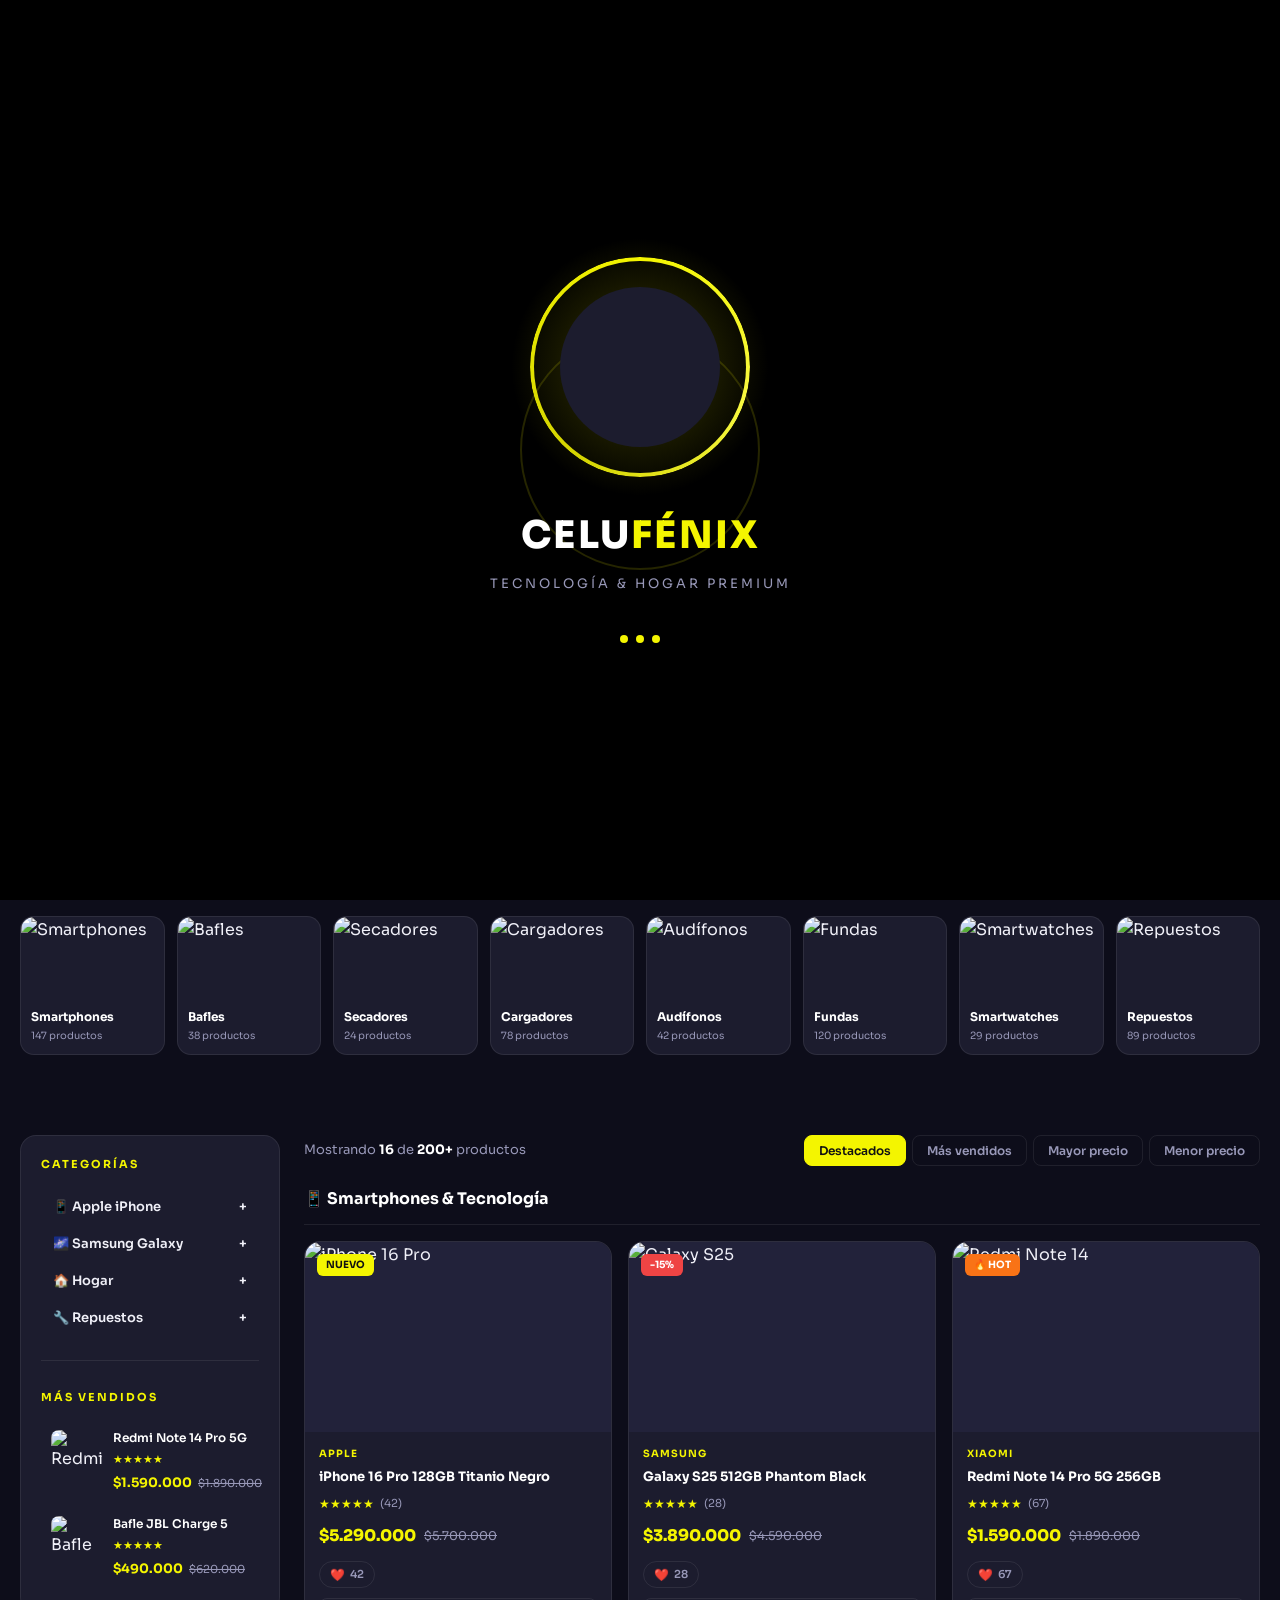
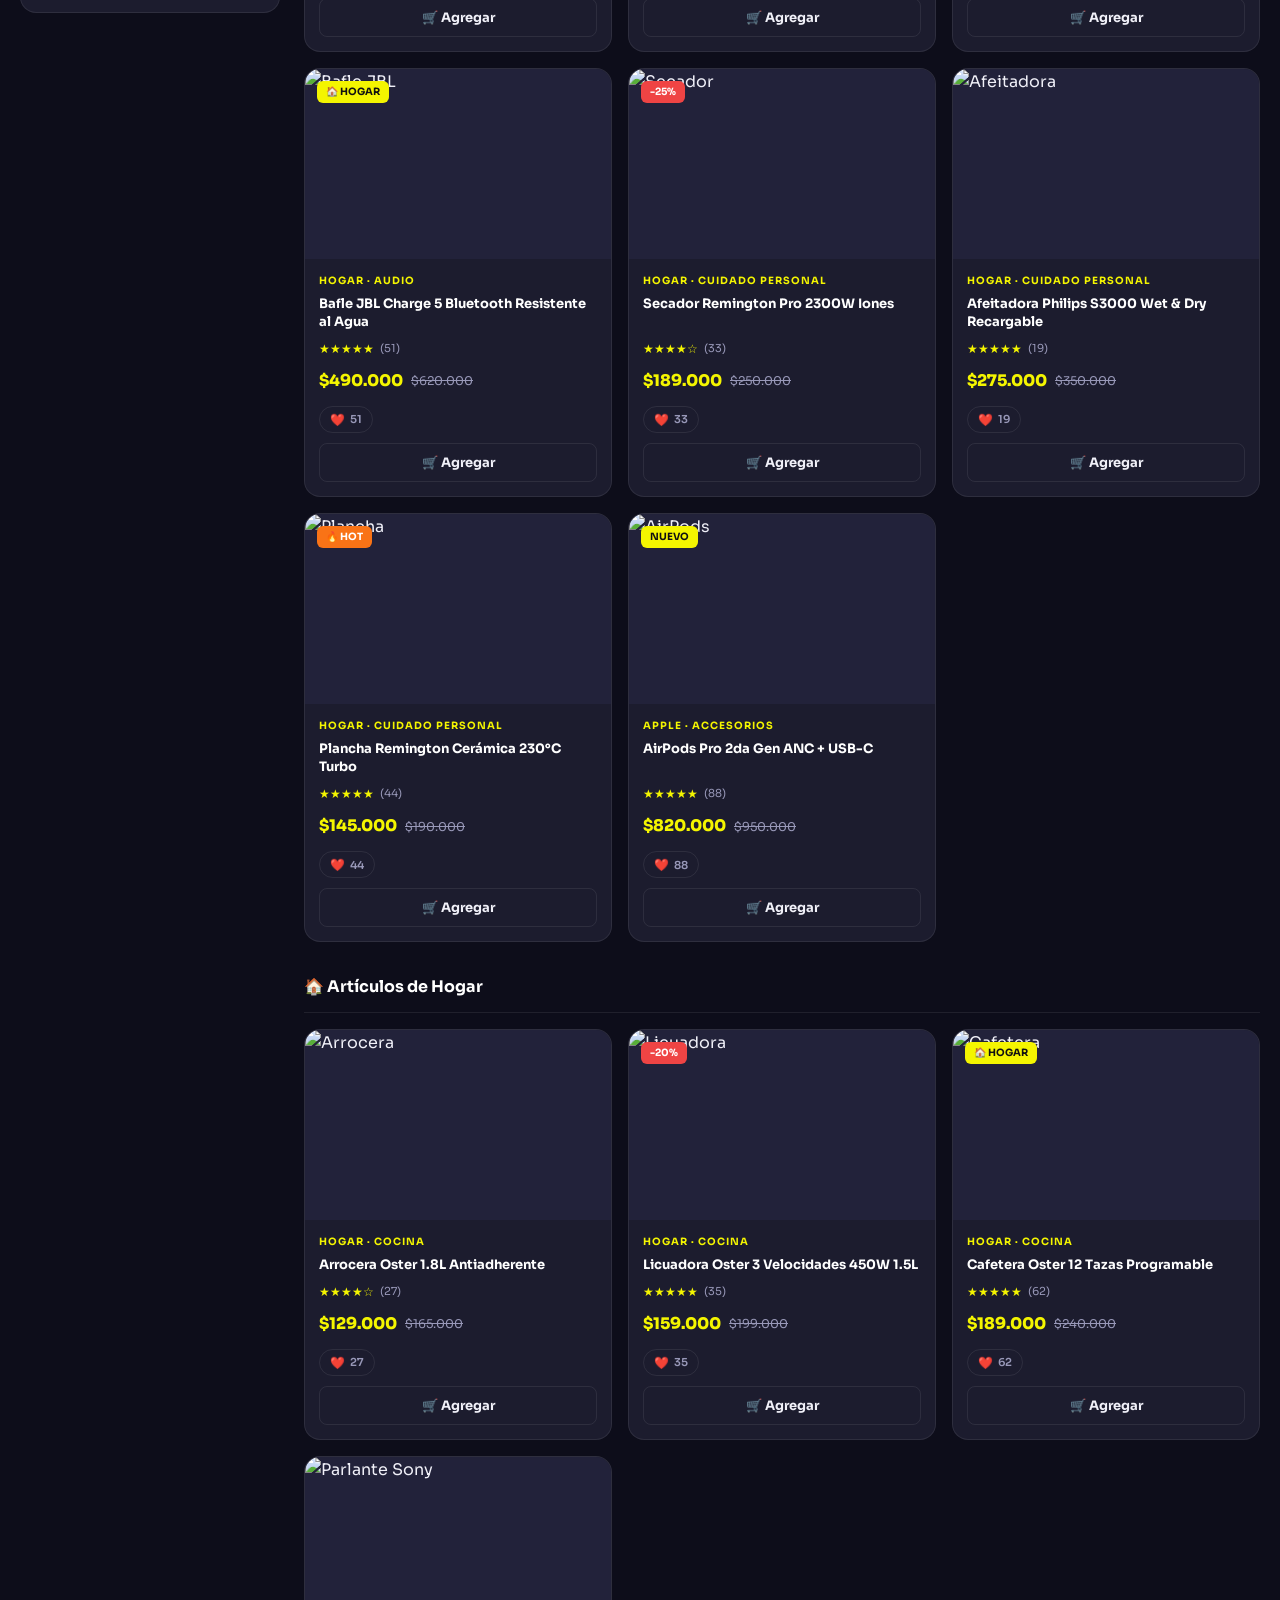
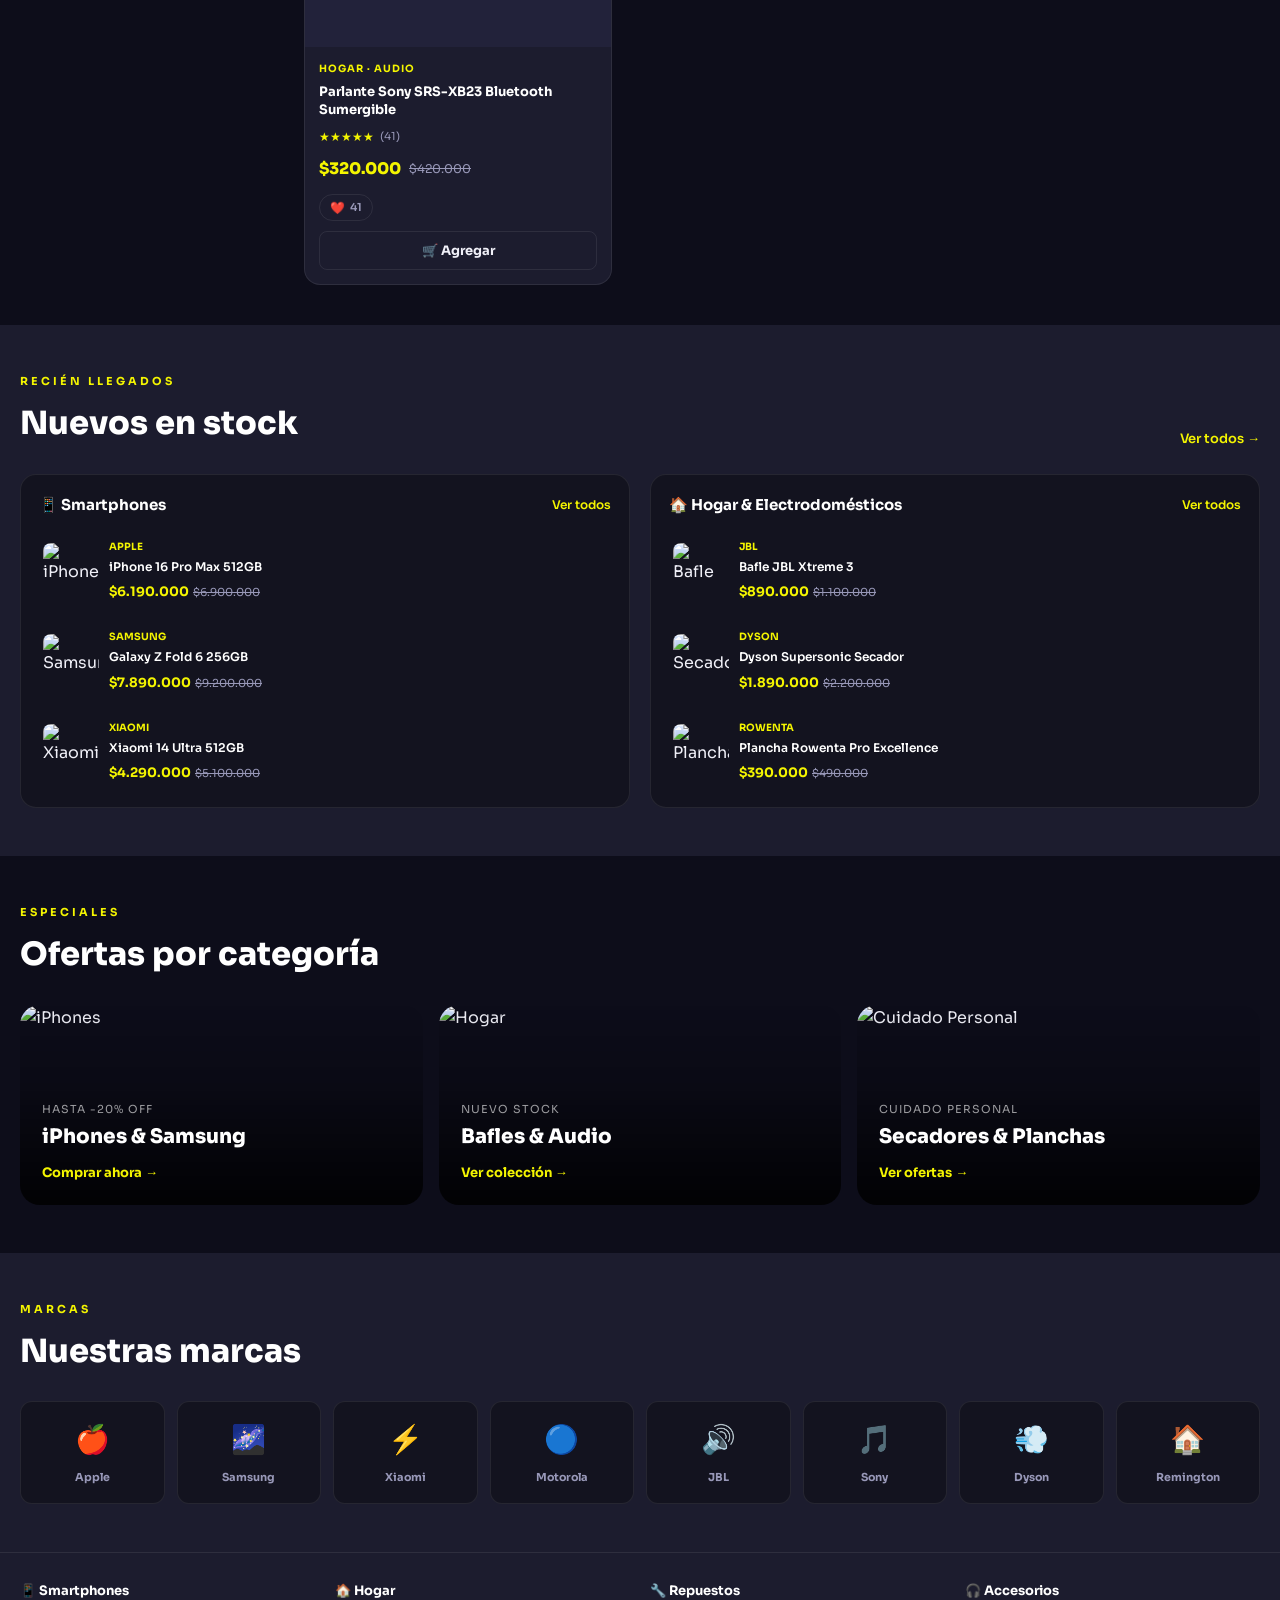
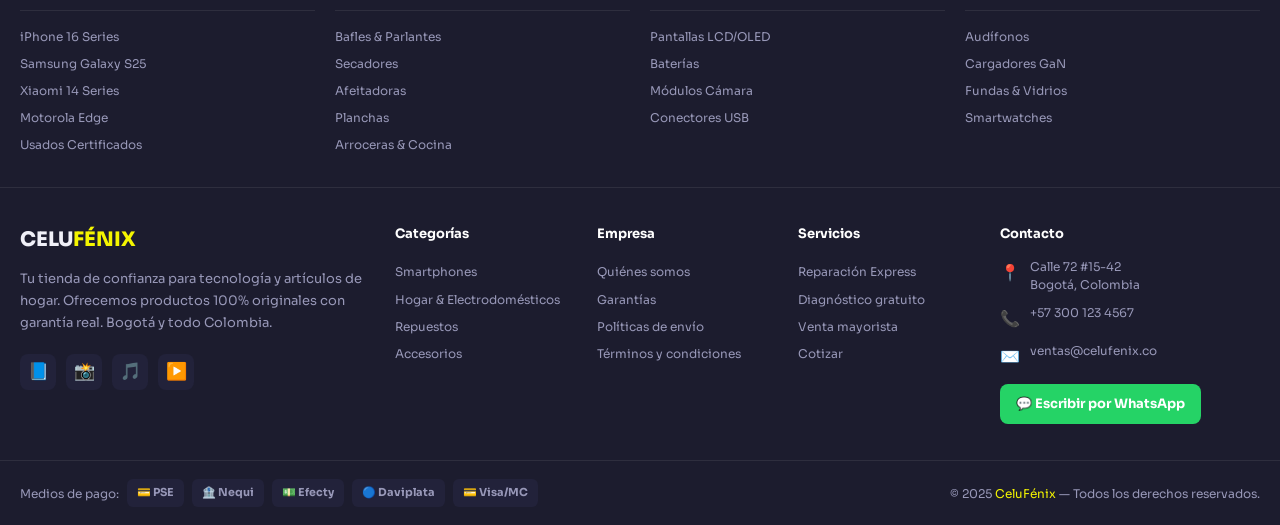
==== commit 44bac85e: "Update index (1).html" ====
--- a/index (1).html
+++ b/index (1).html
@@ -824,7 +824,7 @@
     <div class="intro-glow"></div>
     <div class="intro-ring"></div>
     <img src="img/logo.webp" class="intro-logo-img" alt="CeluFénix Logo" onerror="this.style.display='none';document.getElementById('introLogoFallback').style.display='flex'">
-    <div class="intro-logo-fallback" id="introLogoFallback" style="display:none">🔥</div>
+    <div class="intro-logo-fallback" id="introLogoFallback" style="display:none"></div>
   </div>
   <div class="intro-brand-name">CELU<em>FÉNIX</em></div>
   <p class="intro-tagline">Tecnología & Hogar Premium</p>
@@ -949,7 +949,7 @@
       </ul>
     </li>
     <li class="mobile-nav-item"><a href="#" class="mobile-nav-link">🎧 Accesorios</a></li>
-    <li class="mobile-nav-item"><a href="#" class="mobile-nav-link">🔥 Ofertas</a></li>
+    <li class="mobile-nav-item"><a href="#" class="mobile-nav-link">🐦‍🔥 Ofertas</a></li>
   </ul>
   <div class="mobile-menu-footer">
     <a href="#" onclick="openLogin()">👤 Iniciar sesión / Registrarse</a>
@@ -985,7 +985,7 @@
         <div class="logo-icon">
           <img src="img/logo.webp" alt="Logo" onerror="this.parentElement.style.display='none';document.getElementById('logoFallback').style.display='flex'">
         </div>
-        <div class="logo-icon-fallback" id="logoFallback" style="display:none">🔥</div>
+        <div class="logo-icon-fallback" id="logoFallback" style="display:none">🐦‍🔥</div>
         <div class="logo-text">
           <div class="name">CELU<em>FÉNIX</em></div>
           <div class="tagline">Tecnología & Hogar Premium</div>
@@ -1043,7 +1043,7 @@
             <div>
               <div class="dropdown-col-title">Más</div>
               <a href="#" class="dropdown-link">✅ Usados Certificados</a>
-              <a href="#" class="dropdown-link">🔥 Ofertas del día</a>
+              <a href="#" class="dropdown-link">🐦‍🔥 Ofertas del día</a>
               <a href="#" class="dropdown-link">⭐ Más vendidos</a>
             </div>
           </div>
@@ -1083,7 +1083,7 @@
         </li>
         <li class="nav-item"><a href="#" class="nav-link">🎧 Accesorios</a></li>
         <li class="nav-item"><a href="#" class="nav-link">⌚ Smartwatches</a></li>
-        <li class="nav-item"><a href="#" class="nav-link hot">🔥 Ofertas</a></li>
+        <li class="nav-item"><a href="#" class="nav-link hot">🐦‍🔥 Ofertas</a></li>
         <li class="nav-item"><a href="#" class="nav-link" style="color:var(--success)">🟢 En stock</a></li>
       </ul>
     </div>
